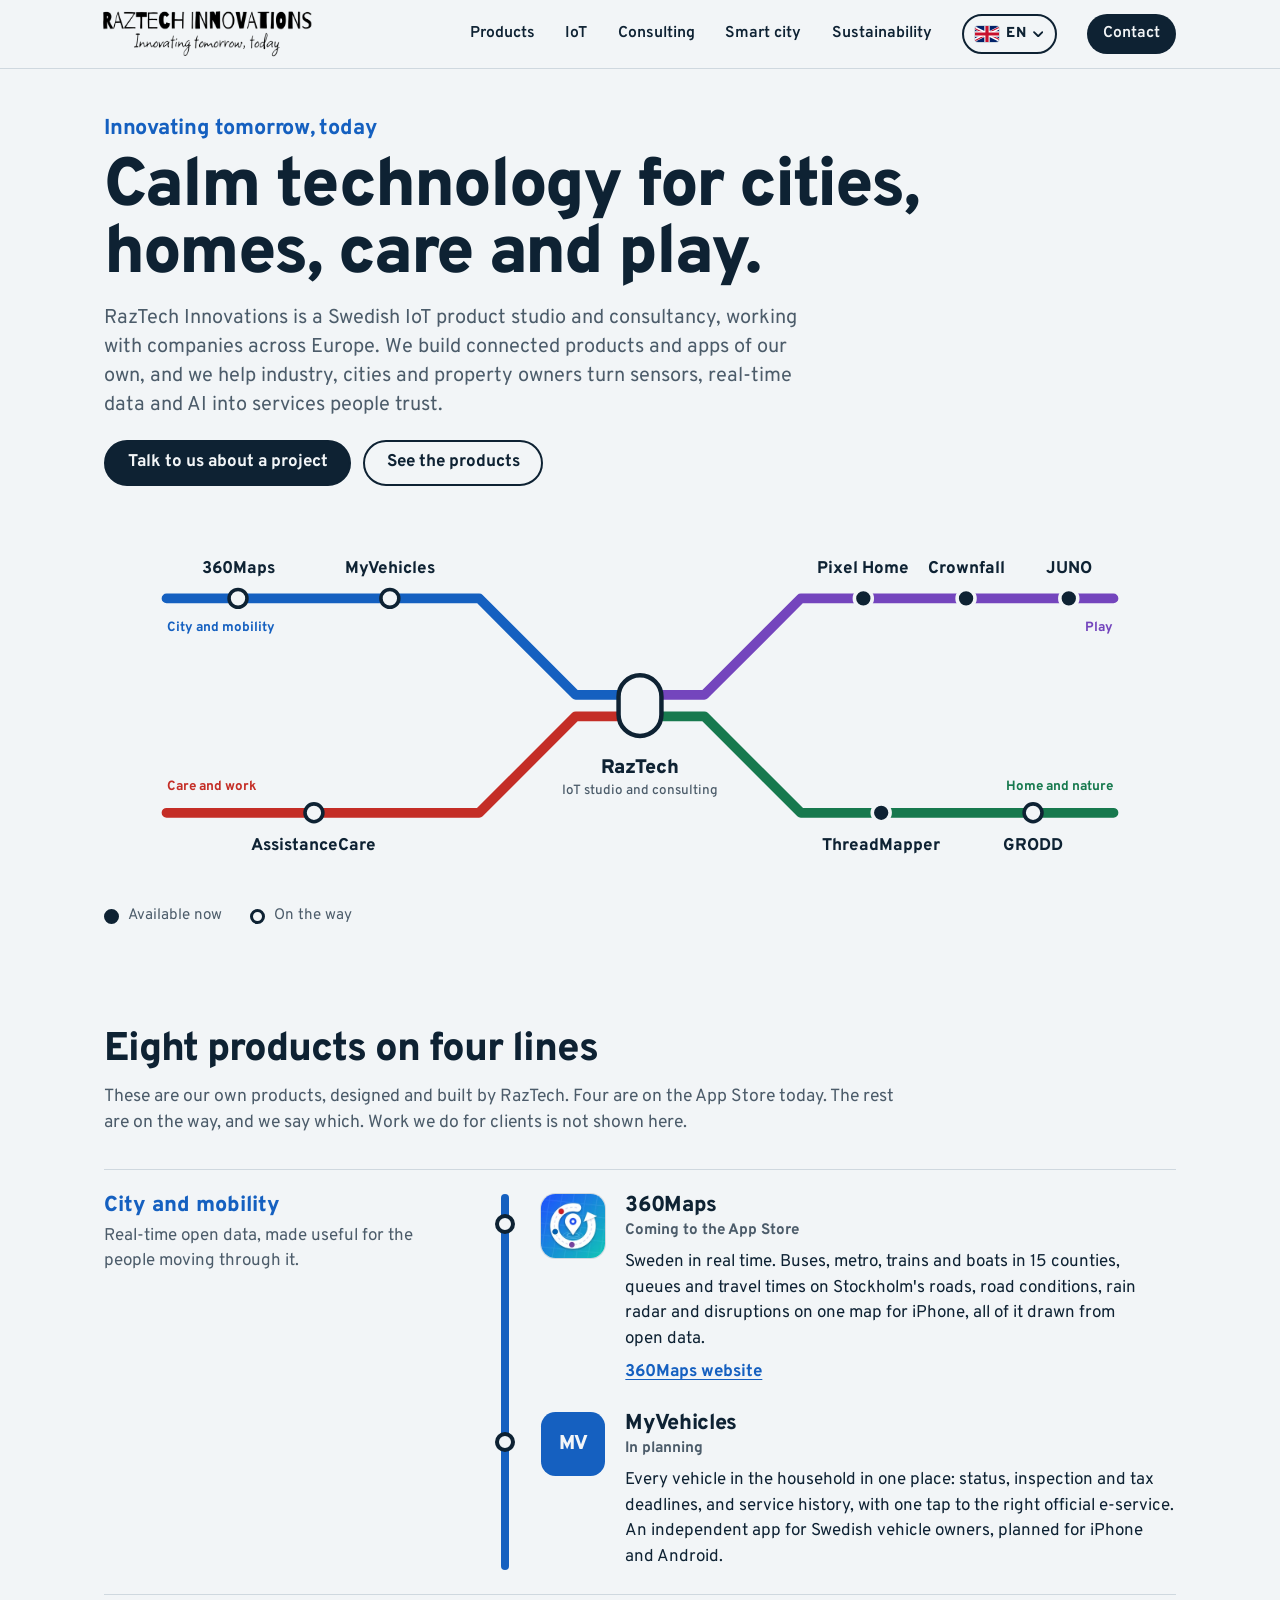
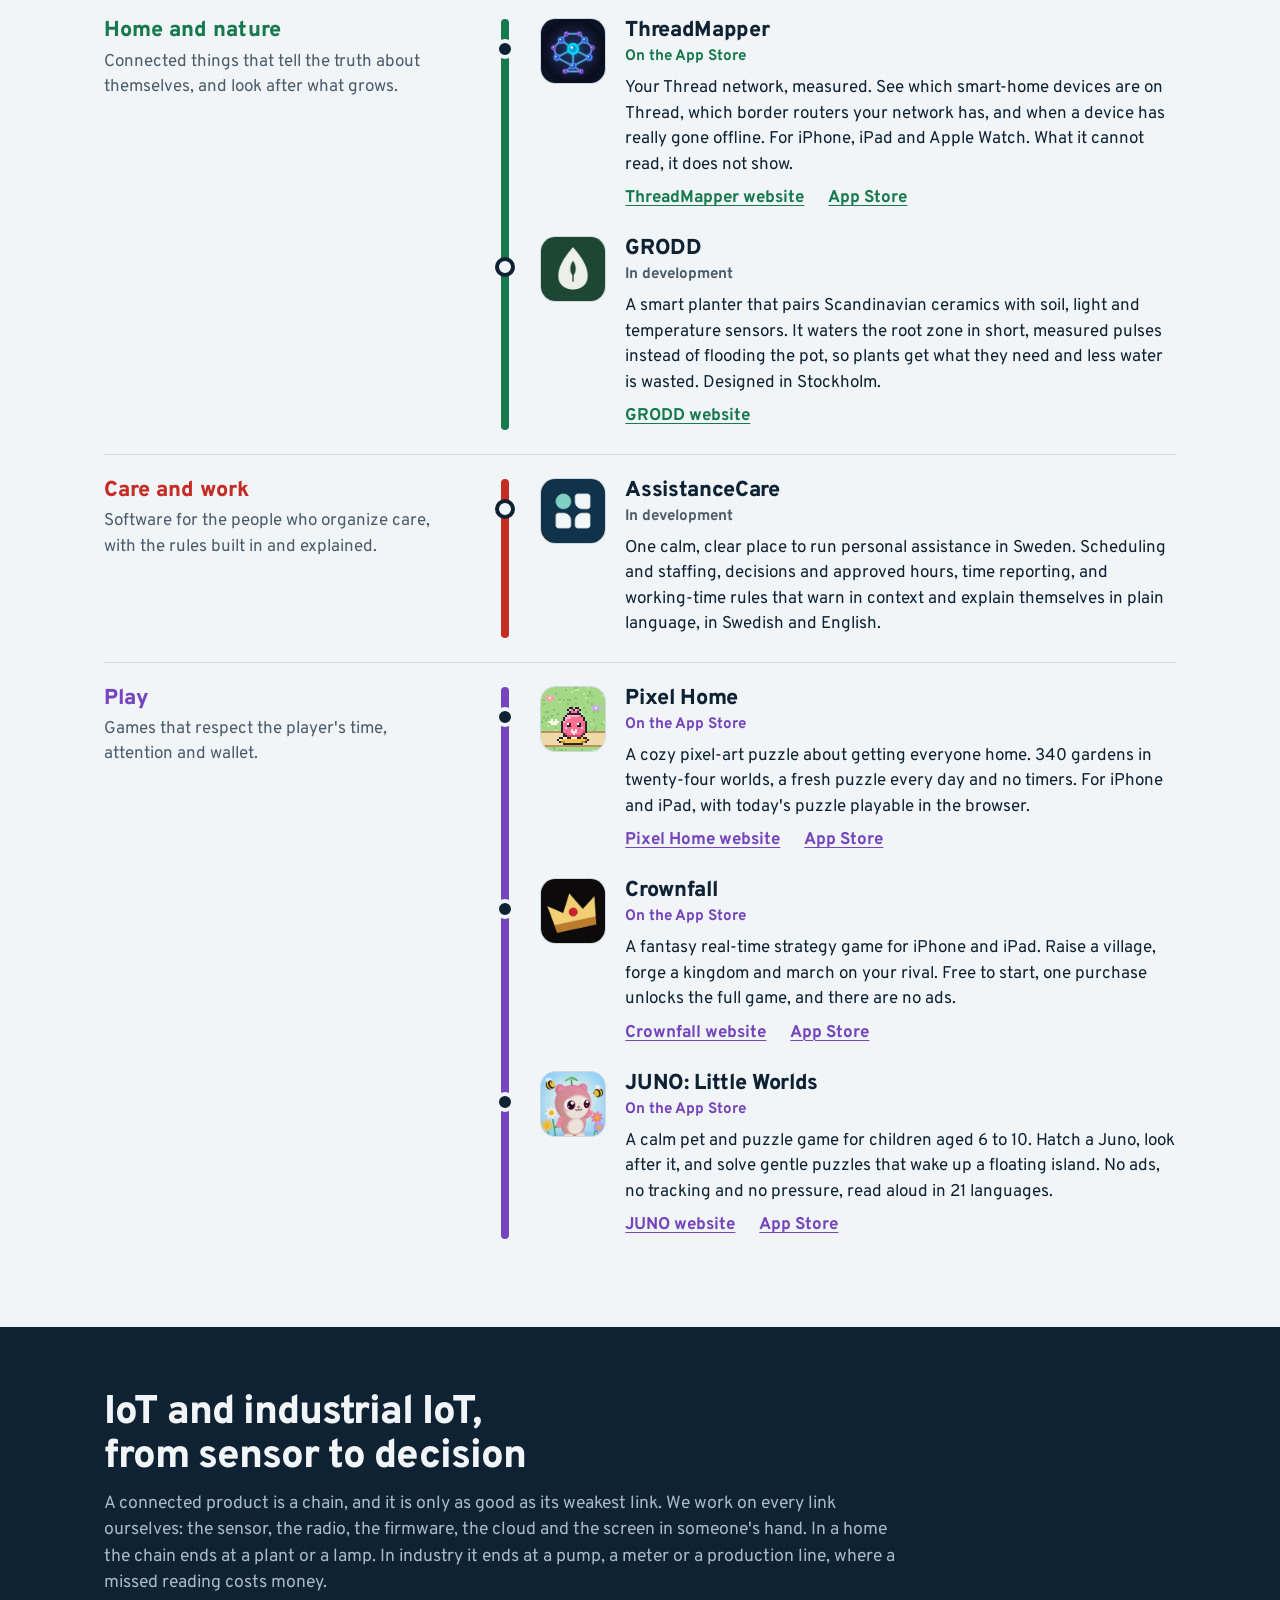
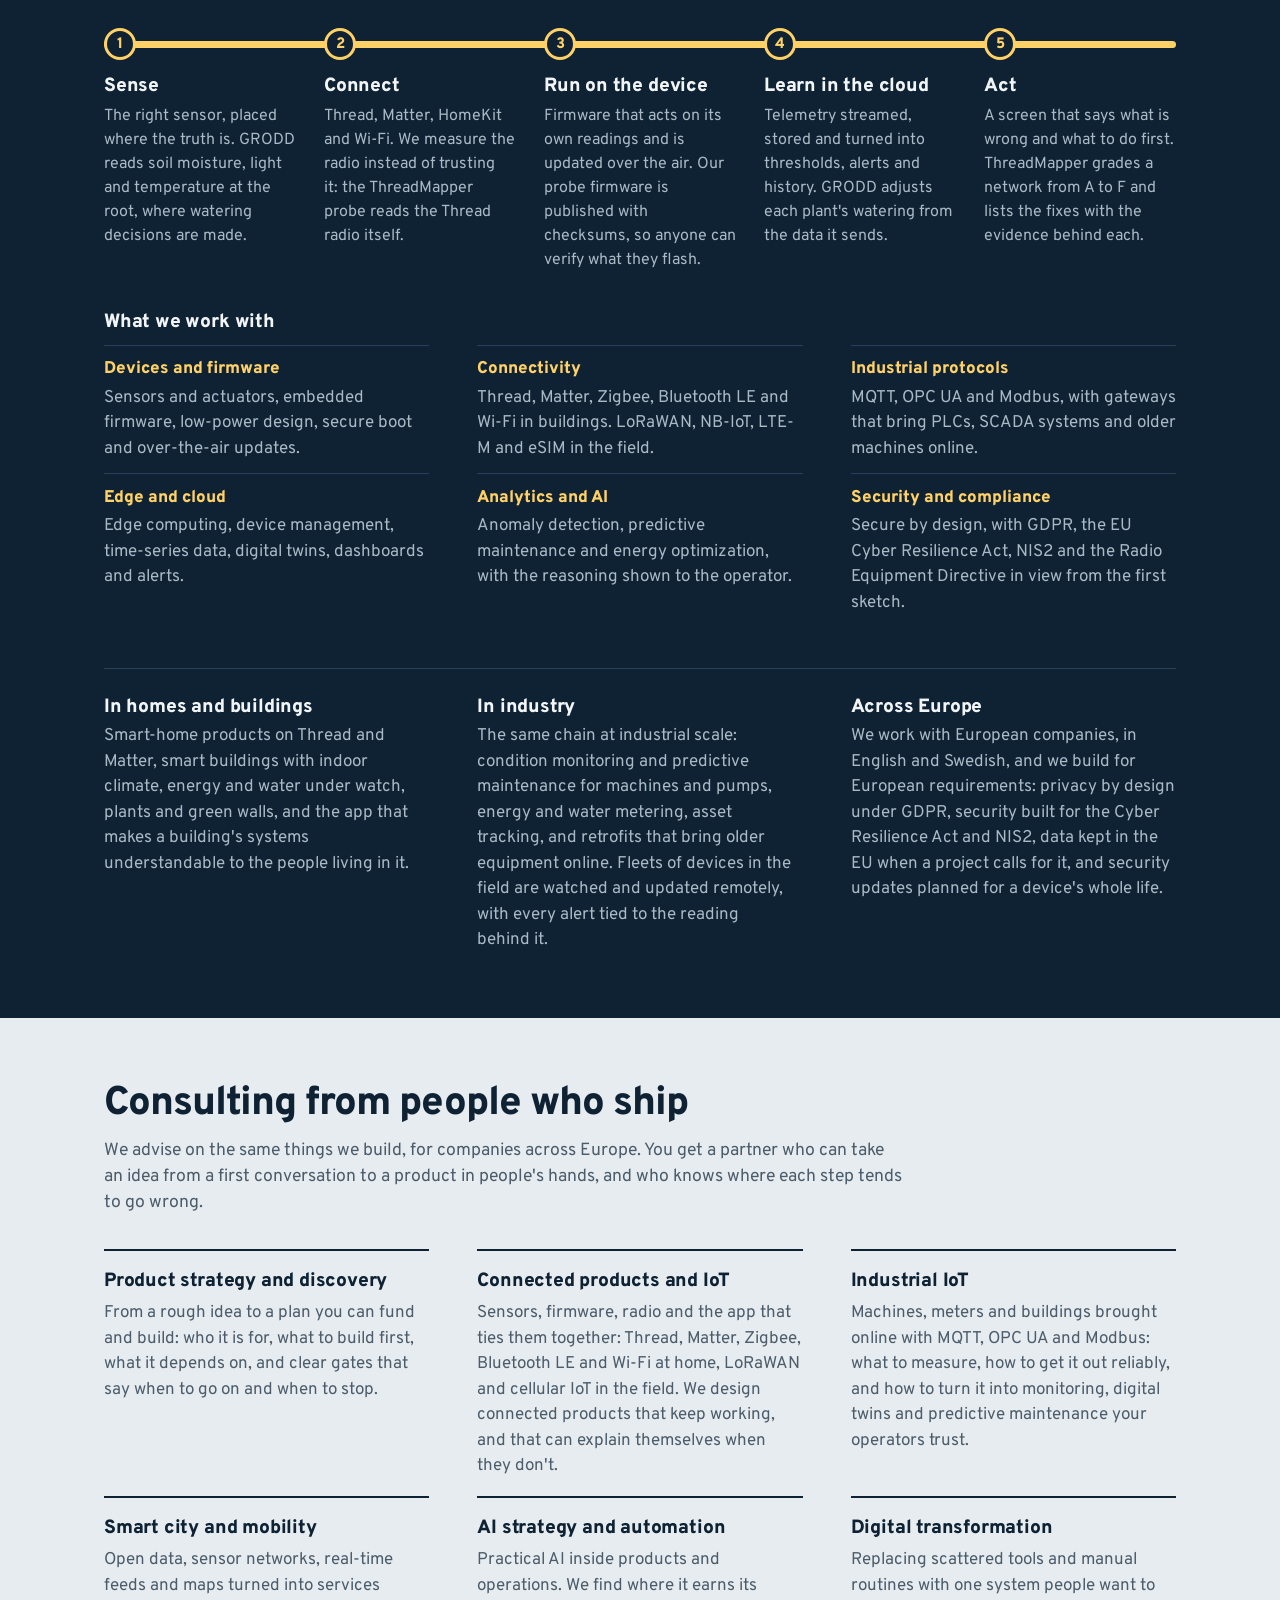
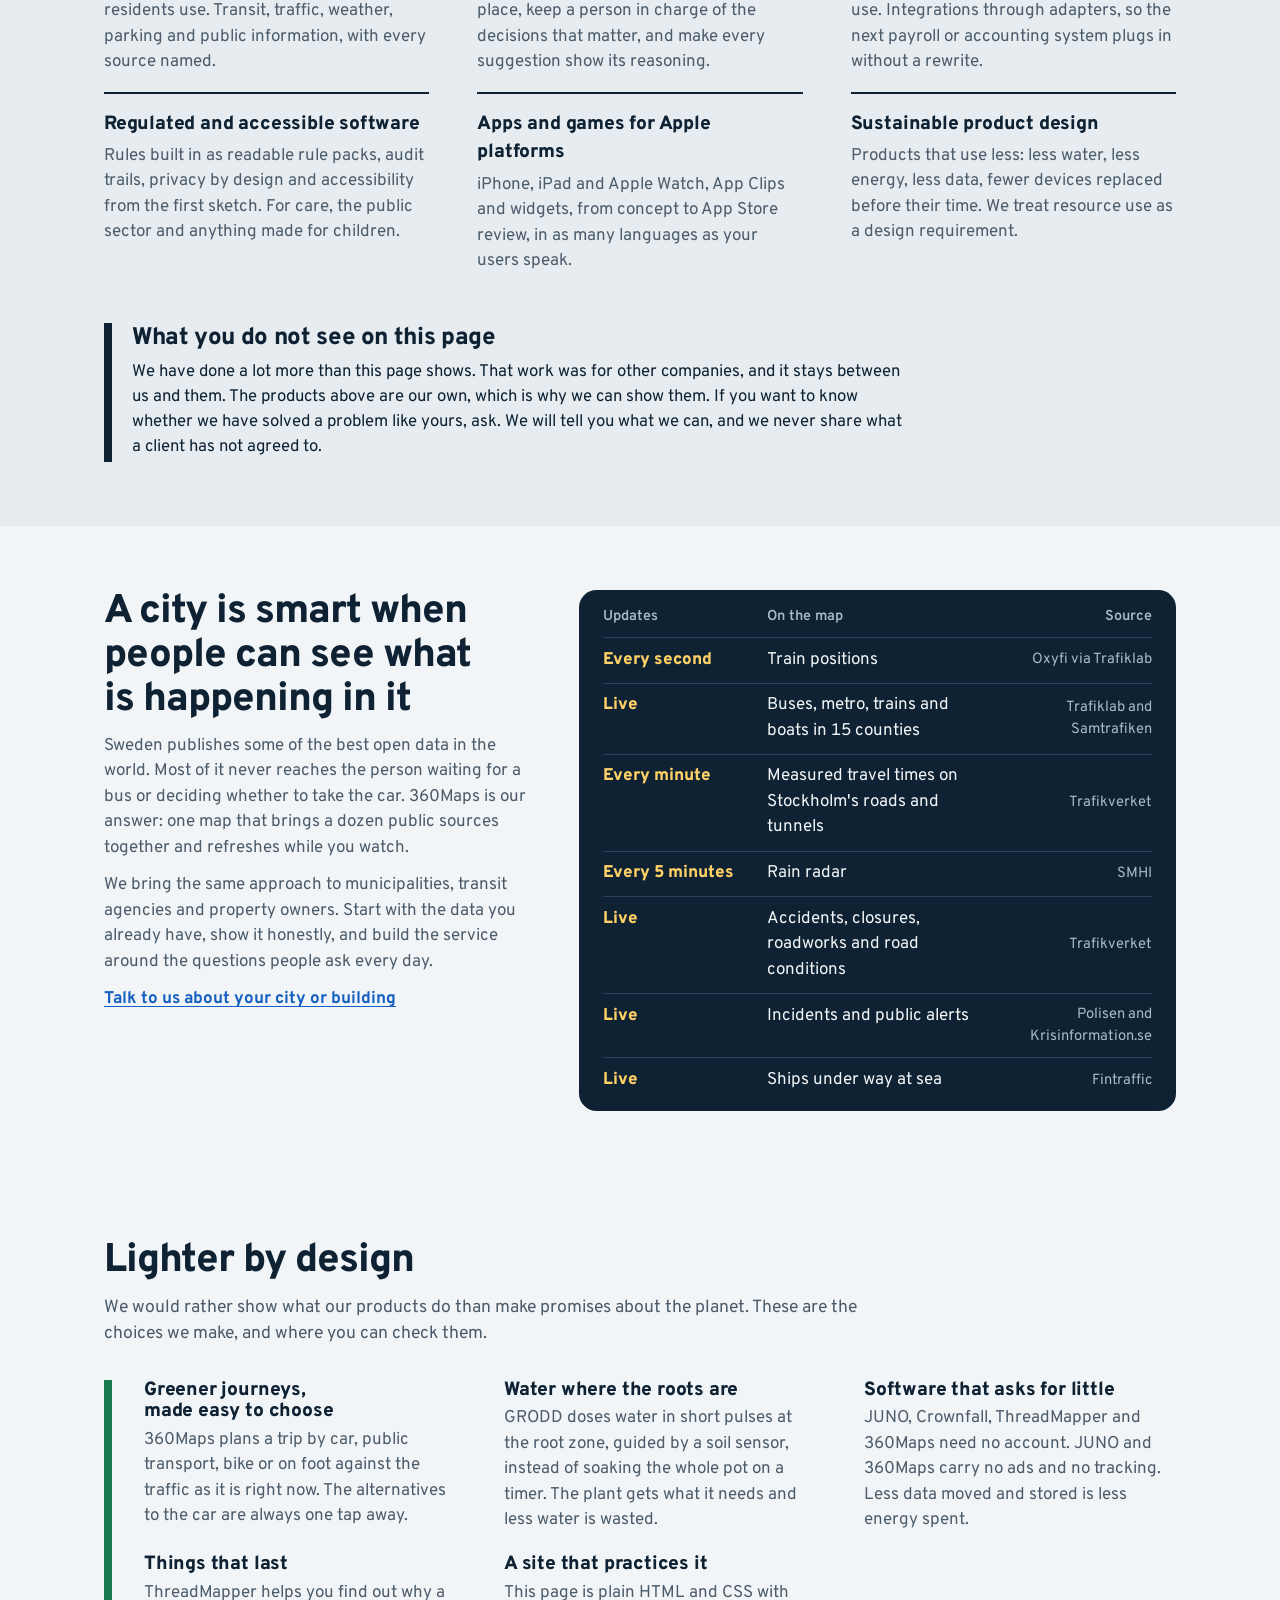
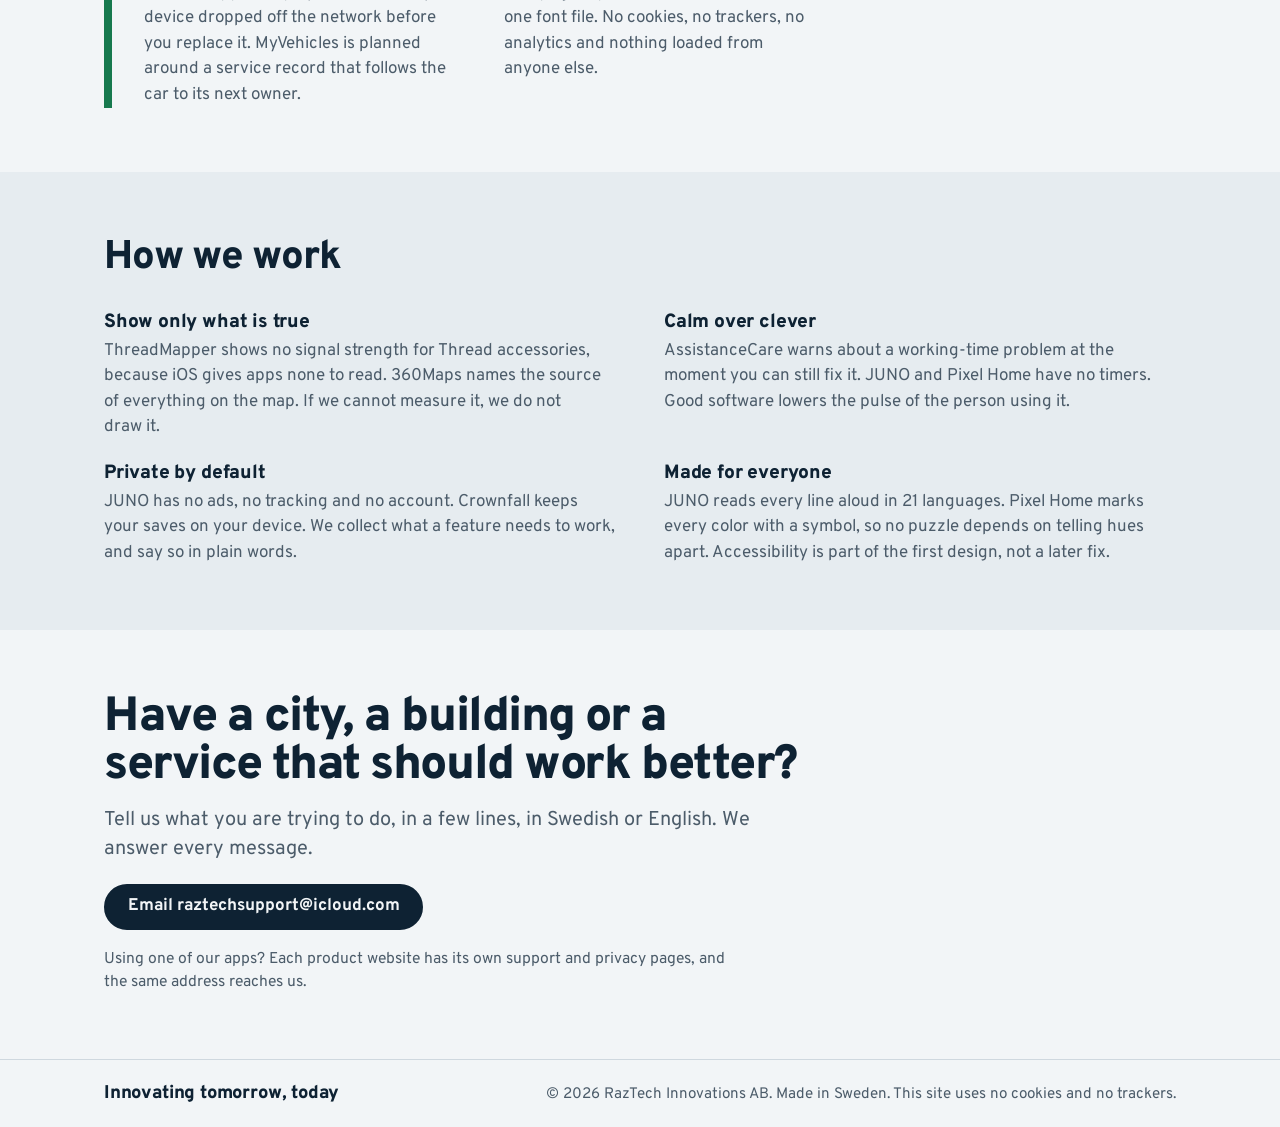
==== index.html @ 78ced5fa "RazTech Innovations AB website The company website in English and Swedish: products, IoT and industr" ====
<!doctype html>
<html lang="en">
<head>
  <meta charset="utf-8">
  <meta name="viewport" content="width=device-width, initial-scale=1">
  <title>RazTech Innovations AB | Innovating tomorrow, today</title>
  <meta name="description" content="RazTech Innovations AB is a Swedish IoT product studio and consultancy working with companies across Europe. We build connected products and apps, and help industry, cities and property owners turn sensors, real-time data and AI into services people trust.">
  <link rel="canonical" href="https://raztech.duckdns.org/">
  <link rel="alternate" hreflang="en" href="https://raztech.duckdns.org/">
  <link rel="alternate" hreflang="sv" href="https://raztech.duckdns.org/sv/">
  <link rel="alternate" hreflang="x-default" href="https://raztech.duckdns.org/">
  <meta name="color-scheme" content="light dark">
  <meta name="theme-color" content="#f2f5f7" media="(prefers-color-scheme: light)">
  <meta name="theme-color" content="#0b1824" media="(prefers-color-scheme: dark)">

  <meta property="og:type" content="website">
  <meta property="og:locale" content="en_US">
  <meta property="og:locale:alternate" content="sv_SE">
  <meta property="og:site_name" content="RazTech Innovations AB">
  <meta property="og:title" content="RazTech Innovations AB | Innovating tomorrow, today">
  <meta property="og:description" content="Calm technology for cities, homes, care and play. A Swedish IoT product studio and consultancy working across Europe. Eight products on four lines, and consulting in IoT, industrial IoT, smart cities and AI.">
  <meta property="og:url" content="https://raztech.duckdns.org/">
  <meta property="og:image" content="https://raztech.duckdns.org/assets/share.png">
  <meta property="og:image:width" content="1200">
  <meta property="og:image:height" content="630">
  <meta name="twitter:card" content="summary_large_image">

  <link rel="icon" href="assets/icon-32.png" sizes="32x32" type="image/png">
  <link rel="icon" href="assets/icon.svg" type="image/svg+xml">
  <link rel="apple-touch-icon" href="assets/apple-touch-icon.png">
  <link rel="preload" href="assets/fonts/overpass-latin-wght-normal.woff2" as="font" type="font/woff2" crossorigin>
  <link rel="stylesheet" href="styles.css">

  <script type="application/ld+json">
  {
    "@context": "https://schema.org",
    "@type": "Organization",
    "name": "RazTech Innovations AB",
    "url": "https://raztech.duckdns.org/",
    "logo": "https://raztech.duckdns.org/assets/logo.png",
    "email": "raztechsupport@icloud.com",
    "address": { "@type": "PostalAddress", "addressCountry": "SE" },
    "slogan": "Innovating tomorrow, today",
    "areaServed": "Europe",
    "knowsAbout": ["Internet of Things", "Industrial IoT", "Edge computing", "Predictive maintenance", "Digital twins", "MQTT", "OPC UA", "LoRaWAN", "Smart cities", "Smart buildings", "Connected home", "Thread", "Matter"],
    "description": "Swedish IoT product studio and consultancy for industry, smart cities, connected homes, care and play."
  }
  </script>
</head>
<body>
  <a class="skip" href="#main">Skip to content</a>

  <!-- Flags for the language menu, drawn once and reused. -->
  <svg class="sprite" aria-hidden="true" focusable="false">
    <symbol id="flag-en" viewBox="0 0 60 30" preserveAspectRatio="xMidYMid slice">
      <clipPath id="flag-en-quarters"><path d="M30 15h30v15zv15H0zH0V0zV0h30z"/></clipPath>
      <path fill="#012169" d="M0 0h60v30H0z"/>
      <path stroke="#fff" stroke-width="6" d="m0 0 60 30m0-30L0 30"/>
      <path stroke="#c8102e" stroke-width="4" clip-path="url(#flag-en-quarters)" d="m0 0 60 30m0-30L0 30"/>
      <path stroke="#fff" stroke-width="10" d="M30 0v30M0 15h60"/>
      <path stroke="#c8102e" stroke-width="6" d="M30 0v30M0 15h60"/>
    </symbol>
    <symbol id="flag-sv" viewBox="0 0 16 10" preserveAspectRatio="xMidYMid slice">
      <path fill="#006aa7" d="M0 0h16v10H0z"/>
      <path fill="#fecc02" d="M5 0h2v10H5zM0 4h16v2H0z"/>
    </symbol>
  </svg>

  <header class="site-header">
    <div class="wrap site-header__inner">
      <a class="brand" href="#top" aria-label="RazTech Innovations AB, home">
        <img class="brand__logo" src="assets/logo.png" alt="" width="1272" height="293">
      </a>
      <nav class="nav" aria-label="Sections">
        <a href="#products">Products</a>
        <a href="#iot">IoT</a>
        <a href="#consulting">Consulting</a>
        <a href="#smart-city">Smart city</a>
        <a href="#sustainability">Sustainability</a>
        <!-- lang:start -->
        <details class="lang">
          <summary aria-label="Language: English"><svg class="flag" aria-hidden="true" focusable="false"><use href="#flag-en"/></svg><span>EN</span><svg class="lang__caret" viewBox="0 0 10 6" aria-hidden="true" focusable="false"><path d="m1 1 4 4 4-4"/></svg></summary>
          <ul class="lang__menu">
            <li><a href="#top" lang="en" hreflang="en" aria-current="true"><svg class="flag" aria-hidden="true" focusable="false"><use href="#flag-en"/></svg>English</a></li>
            <li><a href="sv/" lang="sv" hreflang="sv"><svg class="flag" aria-hidden="true" focusable="false"><use href="#flag-sv"/></svg>Svenska</a></li>
          </ul>
        </details>
        <!-- lang:end -->
        <a class="nav__cta" href="#contact">Contact</a>
      </nav>
    </div>
  </header>

  <main id="main">
    <section class="hero" id="top">
      <div class="wrap">
        <p class="slogan">Innovating tomorrow, today</p>
        <h1>Calm technology for cities, homes, care and play.</h1>
        <p class="lead">RazTech Innovations is a Swedish IoT product studio and consultancy, working with companies across Europe. We build connected products and apps of our own, and we help industry, cities and property owners turn sensors, real-time data and AI into services people trust.</p>
        <p class="actions">
          <a class="button" href="#contact">Talk to us about a project</a>
          <a class="button button--quiet" href="#products">See the products</a>
        </p>
      </div>

      <div class="wrap">
        <figure class="map">
          <!-- Wide map: every station is a link to its product below. -->
          <svg class="map__wide" viewBox="0 0 1200 420" role="group" aria-labelledby="map-title">
            <title id="map-title">The RazTech network: four lines of products that meet at one studio</title>

            <path class="line l-city" pathLength="1" d="M600 198H528L420 90H70" />
            <path class="line l-care" pathLength="1" d="M600 222H528L420 330H70" />
            <path class="line l-play" pathLength="1" d="M600 198H672L780 90H1130" />
            <path class="line l-home" pathLength="1" d="M600 222H672L780 330H1130" />

            <g class="map__names" aria-hidden="true">
              <text class="t-city" x="70" y="126">City and mobility</text>
              <text class="t-care" x="70" y="304">Care and work</text>
              <text class="t-play" x="1130" y="126" text-anchor="end">Play</text>
              <text class="t-home" x="1130" y="304" text-anchor="end">Home and nature</text>
            </g>

            <g class="stations">
              <a href="#maps360"><circle class="stop-dot stop-dot--soon" cx="150" cy="90" r="10" /><text x="150" y="62">360Maps</text></a>
              <a href="#myvehicles"><circle class="stop-dot stop-dot--soon" cx="320" cy="90" r="10" /><text x="320" y="62">MyVehicles</text></a>
              <a href="#assistancecare"><circle class="stop-dot stop-dot--soon" cx="235" cy="330" r="10" /><text x="235" y="372">AssistanceCare</text></a>
              <a href="#pixelhome"><circle class="stop-dot" cx="850" cy="90" r="10" /><text x="850" y="62">Pixel Home</text></a>
              <a href="#crownfall"><circle class="stop-dot" cx="965" cy="90" r="10" /><text x="965" y="62">Crownfall</text></a>
              <a href="#juno"><circle class="stop-dot" cx="1080" cy="90" r="10" /><text x="1080" y="62">JUNO</text></a>
              <a href="#threadmapper"><circle class="stop-dot" cx="870" cy="330" r="10" /><text x="870" y="372">ThreadMapper</text></a>
              <a href="#grodd"><circle class="stop-dot stop-dot--soon" cx="1040" cy="330" r="10" /><text x="1040" y="372">GRODD</text></a>
            </g>

            <a class="map__hub" href="#consulting">
              <rect class="hub" x="576" y="176" width="48" height="68" rx="24" />
              <text class="map__hub-name" x="600" y="286">RazTech</text>
              <text class="map__hub-sub" x="600" y="309">IoT studio and consulting</text>
            </a>
          </svg>

          <!-- Compact map for narrow screens: the same shape, no labels. -->
          <svg class="map__compact" viewBox="0 0 360 150" aria-hidden="true">
            <path class="line l-city" pathLength="1" d="M180 68H150L110 28H12" />
            <path class="line l-care" pathLength="1" d="M180 82H150L110 122H12" />
            <path class="line l-play" pathLength="1" d="M180 68H210L250 28H348" />
            <path class="line l-home" pathLength="1" d="M180 82H210L250 122H348" />
            <g class="stations">
              <circle class="stop-dot stop-dot--soon" cx="40" cy="28" r="6" />
              <circle class="stop-dot stop-dot--soon" cx="84" cy="28" r="6" />
              <circle class="stop-dot stop-dot--soon" cx="62" cy="122" r="6" />
              <circle class="stop-dot" cx="268" cy="28" r="6" />
              <circle class="stop-dot" cx="298" cy="28" r="6" />
              <circle class="stop-dot" cx="328" cy="28" r="6" />
              <circle class="stop-dot" cx="276" cy="122" r="6" />
              <circle class="stop-dot stop-dot--soon" cx="318" cy="122" r="6" />
            </g>
            <rect class="hub" x="166" y="54" width="28" height="42" rx="14" />
          </svg>

          <figcaption class="map__key">
            <span class="key"><span class="dot" aria-hidden="true"></span>Available now</span>
            <span class="key"><span class="dot dot--soon" aria-hidden="true"></span>On the way</span>
          </figcaption>
        </figure>
      </div>
    </section>

    <section class="section" id="products" aria-labelledby="products-title">
      <div class="wrap">
        <div class="section__head">
          <h2 id="products-title">Eight products on four lines</h2>
          <p>These are our own products, designed and built by RazTech. Four are on the App Store today. The rest are on the way, and we say which. Work we do for clients is not shown here.</p>
        </div>

        <div class="line-group line-group--city">
          <div class="line-group__head">
            <h3>City and mobility</h3>
            <p>Real-time open data, made useful for the people moving through it.</p>
          </div>
          <ul class="stops">
            <li class="stop stop--soon" id="maps360">
              <img class="stop__icon" src="assets/icons/360maps.webp" alt="" width="64" height="64">
              <div class="stop__body">
                <h4>360Maps</h4>
                <p class="status status--soon">Coming to the App Store</p>
                <p>Sweden in real time. Buses, metro, trains and boats in 15 counties, queues and travel times on Stockholm's roads, road conditions, rain radar and disruptions on one map for iPhone, all of it drawn from open data.</p>
                <p class="links"><a href="https://tintronix-lab.github.io/360Maps/en/">360Maps website</a></p>
              </div>
            </li>
            <li class="stop stop--soon" id="myvehicles">
              <span class="stop__icon stop__icon--mono" aria-hidden="true">MV</span>
              <div class="stop__body">
                <h4>MyVehicles</h4>
                <p class="status status--soon">In planning</p>
                <p>Every vehicle in the household in one place: status, inspection and tax deadlines, and service history, with one tap to the right official e-service. An independent app for Swedish vehicle owners, planned for iPhone and Android.</p>
              </div>
            </li>
          </ul>
        </div>

        <div class="line-group line-group--home">
          <div class="line-group__head">
            <h3>Home and nature</h3>
            <p>Connected things that tell the truth about themselves, and look after what grows.</p>
          </div>
          <ul class="stops">
            <li class="stop" id="threadmapper">
              <img class="stop__icon" src="assets/icons/threadmapper.webp" alt="" width="64" height="64">
              <div class="stop__body">
                <h4>ThreadMapper</h4>
                <p class="status">On the App Store</p>
                <p>Your Thread network, measured. See which smart-home devices are on Thread, which border routers your network has, and when a device has really gone offline. For iPhone, iPad and Apple Watch. What it cannot read, it does not show.</p>
                <p class="links">
                  <a href="https://tintronix-lab.github.io/ThreadMapper/">ThreadMapper website</a>
                  <a href="https://apps.apple.com/app/id6794255629">App Store</a>
                </p>
              </div>
            </li>
            <li class="stop stop--soon" id="grodd">
              <img class="stop__icon" src="assets/icons/grodd.webp" alt="" width="64" height="64">
              <div class="stop__body">
                <h4>GRODD</h4>
                <p class="status status--soon">In development</p>
                <p>A smart planter that pairs Scandinavian ceramics with soil, light and temperature sensors. It waters the root zone in short, measured pulses instead of flooding the pot, so plants get what they need and less water is wasted. Designed in Stockholm.</p>
                <p class="links"><a href="https://tintronix-lab.github.io/GRODD-WEB/">GRODD website</a></p>
              </div>
            </li>
          </ul>
        </div>

        <div class="line-group line-group--care">
          <div class="line-group__head">
            <h3>Care and work</h3>
            <p>Software for the people who organize care, with the rules built in and explained.</p>
          </div>
          <ul class="stops">
            <li class="stop stop--soon" id="assistancecare">
              <img class="stop__icon" src="assets/icons/assistancecare.webp" alt="" width="64" height="64">
              <div class="stop__body">
                <h4>AssistanceCare</h4>
                <p class="status status--soon">In development</p>
                <p>One calm, clear place to run personal assistance in Sweden. Scheduling and staffing, decisions and approved hours, time reporting, and working-time rules that warn in context and explain themselves in plain language, in Swedish and English.</p>
              </div>
            </li>
          </ul>
        </div>

        <div class="line-group line-group--play">
          <div class="line-group__head">
            <h3>Play</h3>
            <p>Games that respect the player's time, attention and wallet.</p>
          </div>
          <ul class="stops">
            <li class="stop" id="pixelhome">
              <img class="stop__icon stop__icon--pixel" src="assets/icons/pixelhome.webp" alt="" width="64" height="64">
              <div class="stop__body">
                <h4>Pixel Home</h4>
                <p class="status">On the App Store</p>
                <p>A cozy pixel-art puzzle about getting everyone home. 340 gardens in twenty-four worlds, a fresh puzzle every day and no timers. For iPhone and iPad, with today's puzzle playable in the browser.</p>
                <p class="links">
                  <a href="https://tintronix-lab.github.io/Pixelhome/">Pixel Home website</a>
                  <a href="https://apps.apple.com/app/id6821402076">App Store</a>
                </p>
              </div>
            </li>
            <li class="stop" id="crownfall">
              <img class="stop__icon" src="assets/icons/crownfall.webp" alt="" width="64" height="64">
              <div class="stop__body">
                <h4>Crownfall</h4>
                <p class="status">On the App Store</p>
                <p>A fantasy real-time strategy game for iPhone and iPad. Raise a village, forge a kingdom and march on your rival. Free to start, one purchase unlocks the full game, and there are no ads.</p>
                <p class="links">
                  <a href="https://tintronix-lab.github.io/Crownfall/">Crownfall website</a>
                  <a href="https://apps.apple.com/app/id6828742564">App Store</a>
                </p>
              </div>
            </li>
            <li class="stop" id="juno">
              <img class="stop__icon" src="assets/icons/juno.webp" alt="" width="64" height="64">
              <div class="stop__body">
                <h4>JUNO: Little Worlds</h4>
                <p class="status">On the App Store</p>
                <p>A calm pet and puzzle game for children aged 6 to 10. Hatch a Juno, look after it, and solve gentle puzzles that wake up a floating island. No ads, no tracking and no pressure, read aloud in 21 languages.</p>
                <p class="links">
                  <a href="https://tintronix-lab.github.io/Juno-LittleWorlds/">JUNO website</a>
                  <a href="https://apps.apple.com/app/id6825027309">App Store</a>
                </p>
              </div>
            </li>
          </ul>
        </div>
      </div>
    </section>

    <section class="section signal" id="iot" aria-labelledby="iot-title">
      <div class="wrap">
        <div class="section__head">
          <h2 id="iot-title">IoT and industrial IoT, from sensor to decision</h2>
          <p>A connected product is a chain, and it is only as good as its weakest link. We work on every link ourselves: the sensor, the radio, the firmware, the cloud and the screen in someone's hand. In a home the chain ends at a plant or a lamp. In industry it ends at a pump, a meter or a production line, where a missed reading costs money.</p>
        </div>

        <ol class="chain">
          <li class="chain__step">
            <h3>Sense</h3>
            <p>The right sensor, placed where the truth is. GRODD reads soil moisture, light and temperature at the root, where watering decisions are made.</p>
          </li>
          <li class="chain__step">
            <h3>Connect</h3>
            <p>Thread, Matter, HomeKit and Wi-Fi. We measure the radio instead of trusting it: the ThreadMapper probe reads the Thread radio itself.</p>
          </li>
          <li class="chain__step">
            <h3>Run on the device</h3>
            <p>Firmware that acts on its own readings and is updated over the air. Our probe firmware is published with checksums, so anyone can verify what they flash.</p>
          </li>
          <li class="chain__step">
            <h3>Learn in the cloud</h3>
            <p>Telemetry streamed, stored and turned into thresholds, alerts and history. GRODD adjusts each plant's watering from the data it sends.</p>
          </li>
          <li class="chain__step">
            <h3>Act</h3>
            <p>A screen that says what is wrong and what to do first. ThreadMapper grades a network from A to F and lists the fixes with the evidence behind each.</p>
          </li>
        </ol>

        <div class="stack">
          <h3>What we work with</h3>
          <dl class="stack__rows">
            <div class="stack__row">
              <dt>Devices and firmware</dt>
              <dd>Sensors and actuators, embedded firmware, low-power design, secure boot and over-the-air updates.</dd>
            </div>
            <div class="stack__row">
              <dt>Connectivity</dt>
              <dd>Thread, Matter, Zigbee, Bluetooth LE and Wi-Fi in buildings. LoRaWAN, NB-IoT, LTE-M and eSIM in the field.</dd>
            </div>
            <div class="stack__row">
              <dt>Industrial protocols</dt>
              <dd>MQTT, OPC UA and Modbus, with gateways that bring PLCs, SCADA systems and older machines online.</dd>
            </div>
            <div class="stack__row">
              <dt>Edge and cloud</dt>
              <dd>Edge computing, device management, time-series data, digital twins, dashboards and alerts.</dd>
            </div>
            <div class="stack__row">
              <dt>Analytics and AI</dt>
              <dd>Anomaly detection, predictive maintenance and energy optimization, with the reasoning shown to the operator.</dd>
            </div>
            <div class="stack__row">
              <dt>Security and compliance</dt>
              <dd>Secure by design, with GDPR, the EU Cyber Resilience Act, NIS2 and the Radio Equipment Directive in view from the first sketch.</dd>
            </div>
          </dl>
        </div>

        <div class="fields">
          <article>
            <h3>In homes and buildings</h3>
            <p>Smart-home products on Thread and Matter, smart buildings with indoor climate, energy and water under watch, plants and green walls, and the app that makes a building's systems understandable to the people living in it.</p>
          </article>
          <article>
            <h3>In industry</h3>
            <p>The same chain at industrial scale: condition monitoring and predictive maintenance for machines and pumps, energy and water metering, asset tracking, and retrofits that bring older equipment online. Fleets of devices in the field are watched and updated remotely, with every alert tied to the reading behind it.</p>
          </article>
          <article>
            <h3>Across Europe</h3>
            <p>We work with European companies, in English and Swedish, and we build for European requirements: privacy by design under GDPR, security built for the Cyber Resilience Act and NIS2, data kept in the EU when a project calls for it, and security updates planned for a device's whole life.</p>
          </article>
        </div>
      </div>
    </section>

    <section class="section section--tint" id="consulting" aria-labelledby="consulting-title">
      <div class="wrap">
        <div class="section__head">
          <h2 id="consulting-title">Consulting from people who ship</h2>
          <p>We advise on the same things we build, for companies across Europe. You get a partner who can take an idea from a first conversation to a product in people's hands, and who knows where each step tends to go wrong.</p>
        </div>

        <dl class="services">
          <div class="service">
            <dt>Product strategy and discovery</dt>
            <dd>From a rough idea to a plan you can fund and build: who it is for, what to build first, what it depends on, and clear gates that say when to go on and when to stop.</dd>
          </div>
          <div class="service">
            <dt>Connected products and IoT</dt>
            <dd>Sensors, firmware, radio and the app that ties them together: Thread, Matter, Zigbee, Bluetooth LE and Wi-Fi at home, LoRaWAN and cellular IoT in the field. We design connected products that keep working, and that can explain themselves when they don't.</dd>
          </div>
          <div class="service">
            <dt>Industrial IoT</dt>
            <dd>Machines, meters and buildings brought online with MQTT, OPC UA and Modbus: what to measure, how to get it out reliably, and how to turn it into monitoring, digital twins and predictive maintenance your operators trust.</dd>
          </div>
          <div class="service">
            <dt>Smart city and mobility</dt>
            <dd>Open data, sensor networks, real-time feeds and maps turned into services residents use. Transit, traffic, weather, parking and public information, with every source named.</dd>
          </div>
          <div class="service">
            <dt>AI strategy and automation</dt>
            <dd>Practical AI inside products and operations. We find where it earns its place, keep a person in charge of the decisions that matter, and make every suggestion show its reasoning.</dd>
          </div>
          <div class="service">
            <dt>Digital transformation</dt>
            <dd>Replacing scattered tools and manual routines with one system people want to use. Integrations through adapters, so the next payroll or accounting system plugs in without a rewrite.</dd>
          </div>
          <div class="service">
            <dt>Regulated and accessible software</dt>
            <dd>Rules built in as readable rule packs, audit trails, privacy by design and accessibility from the first sketch. For care, the public sector and anything made for children.</dd>
          </div>
          <div class="service">
            <dt>Apps and games for Apple platforms</dt>
            <dd>iPhone, iPad and Apple Watch, App Clips and widgets, from concept to App Store review, in as many languages as your users speak.</dd>
          </div>
          <div class="service">
            <dt>Sustainable product design</dt>
            <dd>Products that use less: less water, less energy, less data, fewer devices replaced before their time. We treat resource use as a design requirement.</dd>
          </div>
        </dl>

        <aside class="private" aria-labelledby="private-title">
          <h3 id="private-title">What you do not see on this page</h3>
          <p>We have done a lot more than this page shows. That work was for other companies, and it stays between us and them. The products above are our own, which is why we can show them. If you want to know whether we have solved a problem like yours, ask. We will tell you what we can, and we never share what a client has not agreed to.</p>
        </aside>
      </div>
    </section>

    <section class="section board-section" id="smart-city" aria-labelledby="city-title">
      <div class="wrap board-layout">
        <div class="board-layout__text">
          <h2 id="city-title">A city is smart when people can see what is happening in it</h2>
          <p>Sweden publishes some of the best open data in the world. Most of it never reaches the person waiting for a bus or deciding whether to take the car. 360Maps is our answer: one map that brings a dozen public sources together and refreshes while you watch.</p>
          <p>We bring the same approach to municipalities, transit agencies and property owners. Start with the data you already have, show it honestly, and build the service around the questions people ask every day.</p>
          <p><a class="text-link" href="#contact">Talk to us about your city or building</a></p>
        </div>

        <div class="board" role="table" aria-label="What 360Maps shows and how often it updates">
          <div class="board__row board__row--head" role="row">
            <span role="columnheader">Updates</span>
            <span role="columnheader">On the map</span>
            <span role="columnheader">Source</span>
          </div>
          <div class="board__row" role="row">
            <span role="cell" class="board__time">Every second</span>
            <span role="cell">Train positions</span>
            <span role="cell" class="board__src">Oxyfi via Trafiklab</span>
          </div>
          <div class="board__row" role="row">
            <span role="cell" class="board__time">Live</span>
            <span role="cell">Buses, metro, trains and boats in 15 counties</span>
            <span role="cell" class="board__src">Trafiklab and Samtrafiken</span>
          </div>
          <div class="board__row" role="row">
            <span role="cell" class="board__time">Every minute</span>
            <span role="cell">Measured travel times on Stockholm's roads and tunnels</span>
            <span role="cell" class="board__src">Trafikverket</span>
          </div>
          <div class="board__row" role="row">
            <span role="cell" class="board__time">Every 5 minutes</span>
            <span role="cell">Rain radar</span>
            <span role="cell" class="board__src">SMHI</span>
          </div>
          <div class="board__row" role="row">
            <span role="cell" class="board__time">Live</span>
            <span role="cell">Accidents, closures, roadworks and road conditions</span>
            <span role="cell" class="board__src">Trafikverket</span>
          </div>
          <div class="board__row" role="row">
            <span role="cell" class="board__time">Live</span>
            <span role="cell">Incidents and public alerts</span>
            <span role="cell" class="board__src">Polisen and Krisinformation.se</span>
          </div>
          <div class="board__row" role="row">
            <span role="cell" class="board__time">Live</span>
            <span role="cell">Ships under way at sea</span>
            <span role="cell" class="board__src">Fintraffic</span>
          </div>
        </div>
      </div>
    </section>

    <section class="section" id="sustainability" aria-labelledby="eco-title">
      <div class="wrap">
        <div class="section__head">
          <h2 id="eco-title">Lighter by design</h2>
          <p>We would rather show what our products do than make promises about the planet. These are the choices we make, and where you can check them.</p>
        </div>

        <div class="eco">
          <article class="eco__item">
            <h3>Greener journeys, made easy to choose</h3>
            <p>360Maps plans a trip by car, public transport, bike or on foot against the traffic as it is right now. The alternatives to the car are always one tap away.</p>
          </article>
          <article class="eco__item">
            <h3>Water where the roots are</h3>
            <p>GRODD doses water in short pulses at the root zone, guided by a soil sensor, instead of soaking the whole pot on a timer. The plant gets what it needs and less water is wasted.</p>
          </article>
          <article class="eco__item">
            <h3>Software that asks for little</h3>
            <p>JUNO, Crownfall, ThreadMapper and 360Maps need no account. JUNO and 360Maps carry no ads and no tracking. Less data moved and stored is less energy spent.</p>
          </article>
          <article class="eco__item">
            <h3>Things that last</h3>
            <p>ThreadMapper helps you find out why a device dropped off the network before you replace it. MyVehicles is planned around a service record that follows the car to its next owner.</p>
          </article>
          <article class="eco__item">
            <h3>A site that practices it</h3>
            <p>This page is plain HTML and CSS with one font file. No cookies, no trackers, no analytics and nothing loaded from anyone else.</p>
          </article>
        </div>
      </div>
    </section>

    <section class="section section--tint" id="approach" aria-labelledby="approach-title">
      <div class="wrap">
        <div class="section__head">
          <h2 id="approach-title">How we work</h2>
        </div>
        <div class="principles">
          <article>
            <h3>Show only what is true</h3>
            <p>ThreadMapper shows no signal strength for Thread accessories, because iOS gives apps none to read. 360Maps names the source of everything on the map. If we cannot measure it, we do not draw it.</p>
          </article>
          <article>
            <h3>Calm over clever</h3>
            <p>AssistanceCare warns about a working-time problem at the moment you can still fix it. JUNO and Pixel Home have no timers. Good software lowers the pulse of the person using it.</p>
          </article>
          <article>
            <h3>Private by default</h3>
            <p>JUNO has no ads, no tracking and no account. Crownfall keeps your saves on your device. We collect what a feature needs to work, and say so in plain words.</p>
          </article>
          <article>
            <h3>Made for everyone</h3>
            <p>JUNO reads every line aloud in 21 languages. Pixel Home marks every color with a symbol, so no puzzle depends on telling hues apart. Accessibility is part of the first design, not a later fix.</p>
          </article>
        </div>
      </div>
    </section>

    <section class="section contact" id="contact" aria-labelledby="contact-title">
      <div class="wrap">
        <h2 id="contact-title">Have a city, a building or a service that should work better?</h2>
        <p class="lead">Tell us what you are trying to do, in a few lines, in Swedish or English. We answer every message.</p>
        <p class="actions">
          <a class="button" href="mailto:raztechsupport@icloud.com?subject=Project%20inquiry">Email raztechsupport@icloud.com</a>
        </p>
        <p class="contact__note">Using one of our apps? Each product website has its own support and privacy pages, and the same address reaches us.</p>
      </div>
    </section>
  </main>

  <footer class="site-footer">
    <div class="wrap site-footer__inner">
      <p class="site-footer__slogan">Innovating tomorrow, today</p>
      <p>© 2026 RazTech Innovations AB. Made in Sweden. This site uses no cookies and no trackers.</p>
    </div>
  </footer>
</body>
</html>
---- styles.css ----
/* RazTech Innovations AB
   One stylesheet for every language. Tokens first, then layout top to bottom. */

@font-face {
  font-family: "Overpass";
  font-style: normal;
  font-weight: 100 900;
  font-display: swap;
  src: url("assets/fonts/overpass-latin-wght-normal.woff2") format("woff2");
}

:root {
  /* Surfaces and text: cool Nordic daylight, deep fjord ink */
  --paper: #f2f5f7;
  --surface: #ffffff;
  --tint: #e6ecf0;
  --ink: #0e2233;
  --muted: #4c5c6a;
  --rule: #cfd8df;

  /* The four lines. Each color means one product area, everywhere on the page. */
  --city: #1560c0;
  --care: #c42d26;
  --play: #7445bd;
  --home: #17794e;

  /* The departure board keeps its dark face in both themes */
  --board: #0e2233;
  --board-ink: #f2f5f7;
  --board-muted: #a9b9c6;
  --board-rule: #26405a;
  --board-time: #ffd166;

  --font: "Overpass", "Avenir Next", "Segoe UI", system-ui, sans-serif;
  --wrap: 72rem;
  --gutter: clamp(1.25rem, 4vw, 2.5rem);
  --section: clamp(2.5rem, 5vw, 4rem);
}

@media (prefers-color-scheme: dark) {
  :root {
    --paper: #0b1824;
    --surface: #12232f;
    --tint: #102030;
    --ink: #eaf1f6;
    --muted: #a3b3c0;
    --rule: #25394b;

    --city: #62a8ff;
    --care: #ff7a70;
    --play: #b594ff;
    --home: #4fce93;

    --board: #060f18;
    --board-rule: #1c3044;
  }
}

*,
*::before,
*::after {
  box-sizing: border-box;
}

html {
  scroll-behavior: smooth;
  scroll-padding-top: 5.5rem;
  -webkit-text-size-adjust: 100%;
  text-size-adjust: 100%;
}

body {
  margin: 0;
  background: var(--paper);
  color: var(--ink);
  font-family: var(--font);
  font-size: 1.0625rem;
  line-height: 1.5;
  -webkit-font-smoothing: antialiased;
}

h1,
h2,
h3,
h4,
p,
ul,
dl,
dd,
figure {
  margin: 0;
}

ul {
  padding: 0;
  list-style: none;
}

h1,
h2,
h3,
h4 {
  line-height: 1.1;
  text-wrap: balance;
}

p {
  text-wrap: pretty;
}

a {
  color: inherit;
  text-decoration-thickness: 0.08em;
  text-underline-offset: 0.2em;
}

:focus-visible {
  outline: 3px solid var(--city);
  outline-offset: 3px;
  border-radius: 4px;
}

img {
  display: block;
  max-width: 100%;
}

.wrap {
  width: 100%;
  max-width: var(--wrap);
  margin-inline: auto;
  padding-inline: var(--gutter);
}

.skip {
  position: absolute;
  left: var(--gutter);
  top: -4rem;
  z-index: 20;
  padding: 0.6rem 1rem;
  background: var(--ink);
  color: var(--paper);
  border-radius: 0.5rem;
  font-weight: 700;
  text-decoration: none;
}

.skip:focus {
  top: 0.75rem;
}

/* ---------- Header ---------- */

.site-header {
  position: sticky;
  top: 0;
  z-index: 10;
  background: var(--paper);
  border-bottom: 1px solid var(--rule);
}

.site-header__inner {
  display: flex;
  align-items: center;
  justify-content: space-between;
  gap: 1rem;
  min-height: 4.25rem;
}

.brand {
  display: inline-flex;
  flex: none;
  text-decoration: none;
}

/* The wordmark, assets/logo.png: black lettering with the slogan, on a white ground with a
   margin of its own. Multiply drops the white on the light theme; invert plus screen does
   the same on the dark theme, so one file serves both. The negative margin pulls the
   lettering, not the file's own margin, onto the page's left edge. */
.brand__logo {
  --logo-height: 3rem;
  width: auto;
  height: var(--logo-height);
  margin-left: calc(var(--logo-height) * -0.26);
  mix-blend-mode: multiply;
}

@media (min-width: 48rem) {
  .brand__logo {
    --logo-height: 3.6rem;
  }
}

@media (prefers-color-scheme: dark) {
  .brand__logo {
    filter: invert(1);
    mix-blend-mode: screen;
  }
}

.nav {
  display: flex;
  align-items: center;
  gap: clamp(0.9rem, 2.4vw, 1.9rem);
  font-size: 0.98rem;
  font-weight: 600;
}

.nav a {
  padding-block: 0.5rem;
  text-decoration: none;
}

.nav a:hover {
  text-decoration: underline;
}

.nav .nav__cta {
  padding: 0.5rem 1rem;
  border-radius: 999px;
  background: var(--ink);
  color: var(--paper);
}

/* Language menu: a flag and a code that open a short list. A <details>, so it needs no script. */
.sprite {
  position: absolute;
  width: 0;
  height: 0;
}

.flag {
  flex: none;
  width: 1.5rem;
  height: 1rem;
  border-radius: 0.2rem;
  box-shadow: 0 0 0 1px var(--rule);
}

.lang {
  position: relative;
  flex: none;
}

.lang summary {
  display: inline-flex;
  align-items: center;
  gap: 0.45rem;
  min-height: 2.5rem;
  padding: 0.3rem 0.7rem;
  border: 2px solid var(--ink);
  border-radius: 999px;
  font-size: 0.9rem;
  font-weight: 800;
  letter-spacing: 0.02em;
  list-style: none;
  cursor: pointer;
  user-select: none;
}

.lang summary::-webkit-details-marker {
  display: none;
}

.lang__caret {
  width: 0.65rem;
  height: 0.4rem;
  fill: none;
  stroke: currentColor;
  stroke-width: 1.8;
  stroke-linecap: round;
  stroke-linejoin: round;
}

.lang[open] .lang__caret {
  transform: rotate(180deg);
}

.lang__menu {
  position: absolute;
  top: calc(100% + 0.4rem);
  right: 0;
  z-index: 20;
  min-width: 11rem;
  padding: 0.35rem;
  border: 1px solid var(--rule);
  border-radius: 0.9rem;
  background: var(--surface);
  box-shadow: 0 0.6rem 1.5rem rgb(14 34 51 / 0.16);
}

.nav .lang__menu a {
  display: flex;
  align-items: center;
  gap: 0.65rem;
  padding: 0.55rem 0.7rem;
  border-radius: 0.6rem;
  font-weight: 600;
  text-decoration: none;
}

.nav .lang__menu a:hover,
.nav .lang__menu a[aria-current="true"] {
  background: color-mix(in srgb, var(--ink) 9%, transparent);
  text-decoration: none;
}

.nav .lang__menu a[aria-current="true"] {
  font-weight: 800;
}

/* Below desktop width the header keeps the language switch and the contact button;
   the sections are a scroll away. On phones the contact button gives way too: the
   same call to action is the first thing in the page. */
@media (max-width: 63.99rem) {
  .nav > a:not(.nav__cta) {
    display: none;
  }
}

@media (max-width: 29.99rem) {
  .nav .nav__cta {
    display: none;
  }
}

@media (max-width: 22.49rem) {
  .brand__logo {
    --logo-height: 2.5rem;
  }
}

/* Line colors, shared by the logo, the map and the product list */

.l-city {
  stroke: var(--city);
}

.l-care {
  stroke: var(--care);
}

.l-play {
  stroke: var(--play);
}

.l-home {
  stroke: var(--home);
}

.hub {
  fill: var(--paper);
  stroke: var(--ink);
  stroke-width: 3;
}

/* ---------- Hero ---------- */

.hero {
  padding-top: clamp(1.75rem, 3.5vw, 2.75rem);
  padding-bottom: clamp(1.5rem, 3vw, 2.25rem);
}

.slogan {
  margin-bottom: 0.6rem;
  font-size: clamp(1.1rem, 1.8vw, 1.35rem);
  font-weight: 750;
  letter-spacing: -0.01em;
  color: var(--city);
}

.hero h1 {
  max-width: 20ch;
  font-size: clamp(2.4rem, 5.6vw, 4.25rem);
  font-weight: 850;
  line-height: 0.98;
  letter-spacing: -0.03em;
}

.lead {
  max-width: 44rem;
  margin-top: 1rem;
  font-size: clamp(1.1rem, 1.6vw, 1.25rem);
  line-height: 1.45;
  color: var(--muted);
}

.actions {
  display: flex;
  flex-wrap: wrap;
  gap: 0.75rem;
  margin-top: 1.25rem;
}

.button {
  display: inline-flex;
  align-items: center;
  min-height: 2.75rem;
  padding: 0.5rem 1.35rem;
  border: 2px solid var(--ink);
  border-radius: 999px;
  background: var(--ink);
  color: var(--paper);
  font-weight: 700;
  text-decoration: none;
  overflow-wrap: anywhere;
}

.button:hover {
  background: transparent;
  color: var(--ink);
}

.button--quiet {
  background: transparent;
  color: var(--ink);
}

.button--quiet:hover {
  background: var(--ink);
  color: var(--paper);
}

/* ---------- The network map ---------- */

.map {
  margin-top: clamp(1.25rem, 3vw, 2rem);
}

.map svg {
  display: block;
  width: 100%;
  height: auto;
  overflow: visible;
}

.map .map__compact {
  display: none;
}

.map .line {
  fill: none;
  stroke-width: 11;
  stroke-linecap: round;
  stroke-linejoin: round;
}

.map__compact .line {
  stroke-width: 7;
}

.map .hub {
  stroke-width: 5;
}

.map__compact .hub {
  stroke-width: 4;
}

.stop-dot {
  fill: var(--ink);
  stroke: var(--paper);
  stroke-width: 4;
}

.stop-dot--soon {
  fill: var(--paper);
  stroke: var(--ink);
}

.map__compact .stop-dot {
  stroke-width: 2.5;
}

.map text {
  fill: var(--ink);
  font-family: var(--font);
}

.stations text {
  font-size: 19px;
  font-weight: 750;
  text-anchor: middle;
}

.stations a,
.map__hub {
  text-decoration: none;
}

.stations a:hover text,
.map__hub:hover .map__hub-name {
  text-decoration: underline;
}

.map__names text {
  font-size: 15px;
  font-weight: 700;
}

.map__names .t-city {
  fill: var(--city);
}

.map__names .t-care {
  fill: var(--care);
}

.map__names .t-play {
  fill: var(--play);
}

.map__names .t-home {
  fill: var(--home);
}

.map__hub-name {
  font-size: 22px;
  font-weight: 850;
  text-anchor: middle;
}

.map__hub-sub {
  font-size: 15px;
  font-weight: 500;
  text-anchor: middle;
  fill: var(--muted) !important;
}

.map__key {
  display: flex;
  flex-wrap: wrap;
  gap: 0.5rem 1.75rem;
  margin-top: 0.75rem;
  font-size: 0.95rem;
  color: var(--muted);
}

.key {
  display: inline-flex;
  align-items: center;
  gap: 0.55rem;
}

.dot {
  width: 0.95rem;
  height: 0.95rem;
  border: 3px solid var(--ink);
  border-radius: 50%;
  background: var(--ink);
}

.dot--soon {
  background: transparent;
}

@media (max-width: 47.99rem) {
  .map .map__wide {
    display: none;
  }

  .map .map__compact {
    display: block;
  }
}

/* One orchestrated moment: the lines run out from the hub, then the stations arrive. */

@media (prefers-reduced-motion: no-preference) {
  .map .line {
    stroke-dasharray: 1;
    stroke-dashoffset: 1;
    animation: run-line 1.3s cubic-bezier(0.6, 0, 0.2, 1) 0.15s forwards;
  }

  .map .stations,
  .map__names {
    opacity: 0;
    animation: arrive 0.5s ease-out 1.2s forwards;
  }
}

@keyframes run-line {
  to {
    stroke-dashoffset: 0;
  }
}

@keyframes arrive {
  to {
    opacity: 1;
  }
}

/* ---------- Sections ---------- */

.section {
  padding-block: var(--section);
}

.section--tint {
  background: var(--tint);
}

.section__head {
  max-width: 50rem;
  margin-bottom: clamp(1.25rem, 2.5vw, 2rem);
}

.section h2 {
  font-size: clamp(1.7rem, 3.2vw, 2.5rem);
  font-weight: 800;
  letter-spacing: -0.025em;
}

.section__head p {
  margin-top: 0.75rem;
  font-size: 1.1rem;
  color: var(--muted);
}

/* ---------- Products: each area is a line, each product a station on it ---------- */

.line-group {
  display: grid;
  gap: 1rem 3rem;
  padding-block: 1.5rem;
  border-top: 1px solid var(--rule);
}

.line-group--city {
  --line: var(--city);
}

.line-group--home {
  --line: var(--home);
}

.line-group--care {
  --line: var(--care);
}

.line-group--play {
  --line: var(--play);
}

.line-group__head h3 {
  font-size: 1.35rem;
  font-weight: 800;
  color: var(--line);
}

.line-group__head p {
  max-width: 26rem;
  margin-top: 0.4rem;
  color: var(--muted);
}

.stops {
  position: relative;
  display: grid;
  gap: 1.6rem;
  padding-left: 3rem;
}

.stops::before {
  content: "";
  position: absolute;
  left: 0.5rem;
  top: 0;
  bottom: 0;
  width: 0.5rem;
  border-radius: 999px;
  background: var(--line);
}

.stop {
  position: relative;
  display: grid;
  grid-template-columns: 4rem minmax(0, 1fr);
  gap: 1.25rem;
  align-items: start;
  scroll-margin-top: 6rem;
}

.stop::before {
  content: "";
  position: absolute;
  left: -2.875rem;
  top: 1.25rem;
  width: 1.25rem;
  height: 1.25rem;
  border: 0.25rem solid var(--paper);
  border-radius: 50%;
  background: var(--ink);
}

.stop--soon::before {
  border-color: var(--ink);
  background: var(--paper);
}

.stop__icon {
  width: 4rem;
  height: 4rem;
  border-radius: 0.9rem;
  box-shadow: 0 0 0 1px var(--rule);
}

.stop__icon--pixel {
  image-rendering: pixelated;
}

.stop__icon--mono {
  display: grid;
  place-items: center;
  background: var(--line);
  color: var(--paper);
  font-size: 1.25rem;
  font-weight: 850;
  letter-spacing: -0.02em;
  box-shadow: none;
}

.stop__body h4 {
  font-size: 1.35rem;
  font-weight: 800;
  letter-spacing: -0.015em;
}

.status {
  margin-top: 0.2rem;
  font-size: 0.95rem;
  font-weight: 700;
  color: var(--line);
}

.status--soon {
  color: var(--muted);
}

.stop__body > p:not(.status):not(.links) {
  max-width: 42rem;
  margin-top: 0.45rem;
}

.links {
  display: flex;
  flex-wrap: wrap;
  gap: 0.4rem 1.5rem;
  margin-top: 0.5rem;
  font-weight: 700;
}

.links a {
  color: var(--line);
}

.stop:target .stop__body h4 {
  text-decoration: underline;
  text-decoration-color: var(--line);
  text-decoration-thickness: 0.18em;
  text-underline-offset: 0.25em;
}

/* Narrow screens: icon beside the name, description across the full width */
@media (max-width: 39.99rem) {
  .stops {
    padding-left: 2.25rem;
  }

  .stops::before {
    left: 0.25rem;
  }

  .stop {
    grid-template-columns: 3.25rem minmax(0, 1fr);
    gap: 0 0.9rem;
  }

  .stop::before {
    left: -2.375rem;
    top: 1rem;
  }

  .stop__body {
    display: contents;
  }

  .stop__icon {
    grid-row: 1 / span 2;
    width: 3.25rem;
    height: 3.25rem;
    border-radius: 0.75rem;
  }

  .stop__body h4 {
    grid-column: 2;
    align-self: end;
  }

  .stop__body .status {
    grid-column: 2;
    align-self: start;
  }

  .stop__body > p:not(.status) {
    grid-column: 1 / -1;
  }
}

@media (min-width: 56rem) {
  .line-group {
    grid-template-columns: minmax(0, 4fr) minmax(0, 8fr);
  }

  .line-group__head {
    position: sticky;
    top: 5.5rem;
    align-self: start;
  }
}

/* ---------- IoT: one signal line, five links in order ---------- */

.signal {
  background: var(--board);
  color: var(--board-ink);
}

.signal .section__head p,
.signal .chain__step p,
.signal .fields p {
  color: var(--board-muted);
}

.chain {
  position: relative;
  display: grid;
  gap: 1.4rem;
  margin: 0;
  padding: 0 0 0 3.25rem;
  list-style: none;
  counter-reset: link;
}

/* The line the signal travels along */
.chain::before {
  content: "";
  position: absolute;
  left: 0.8rem;
  top: 0.5rem;
  bottom: 0.5rem;
  width: 0.4rem;
  border-radius: 999px;
  background: var(--board-time);
}

.chain__step {
  position: relative;
  counter-increment: link;
}

.chain__step::before {
  content: counter(link);
  position: absolute;
  left: -3.25rem;
  top: -0.2rem;
  display: grid;
  place-items: center;
  width: 2rem;
  height: 2rem;
  border: 0.2rem solid var(--board-time);
  border-radius: 50%;
  background: var(--board);
  color: var(--board-time);
  font-size: 0.95rem;
  font-weight: 800;
  line-height: 1;
}

.chain__step h3,
.fields h3 {
  font-size: 1.2rem;
  font-weight: 800;
  letter-spacing: -0.01em;
}

.chain__step p,
.fields p {
  max-width: 34rem;
  margin-top: 0.4rem;
}

/* The technologies behind the five links, grouped by layer */
.stack {
  margin-top: clamp(1.75rem, 3.5vw, 2.5rem);
}

.stack h3 {
  font-size: 1.2rem;
  font-weight: 800;
  letter-spacing: -0.01em;
}

.stack__rows {
  display: grid;
  gap: 0 3rem;
  margin-top: 0.75rem;
}

.stack__row {
  padding-block: 0.7rem;
  border-top: 1px solid var(--board-rule);
}

.stack__row dt {
  font-weight: 800;
  color: var(--board-time);
}

.stack__row dd {
  max-width: 34rem;
  margin-top: 0.2rem;
  color: var(--board-muted);
}

@media (min-width: 48rem) {
  .stack__rows {
    grid-template-columns: repeat(2, minmax(0, 1fr));
  }
}

@media (min-width: 68rem) {
  .stack__rows {
    grid-template-columns: repeat(3, minmax(0, 1fr));
  }
}

.fields {
  display: grid;
  gap: 1.4rem 3rem;
  margin-top: clamp(1.75rem, 3.5vw, 2.5rem);
  padding-top: clamp(1.25rem, 2.5vw, 1.75rem);
  border-top: 1px solid var(--board-rule);
}

@media (min-width: 48rem) {
  .fields {
    grid-template-columns: repeat(3, minmax(0, 1fr));
  }
}

/* Wide screens: the line runs left to right */
@media (min-width: 64rem) {
  .chain {
    grid-template-columns: repeat(5, minmax(0, 1fr));
    gap: 1.75rem;
    padding: 3rem 0 0;
  }

  .chain::before {
    left: 0;
    right: 0;
    top: 0.8rem;
    bottom: auto;
    width: auto;
    height: 0.4rem;
  }

  .chain__step::before {
    left: 0;
    top: -3rem;
  }

  .chain__step p {
    font-size: 1rem;
  }
}

/* ---------- Consulting ---------- */

.services {
  display: grid;
  gap: 0 3rem;
}

.service {
  padding-block: 1rem;
  border-top: 2px solid var(--ink);
}

.service dt {
  font-size: 1.2rem;
  font-weight: 800;
  letter-spacing: -0.01em;
}

.service dd {
  max-width: 34rem;
  margin-top: 0.35rem;
  color: var(--muted);
}

@media (min-width: 48rem) {
  .services {
    grid-template-columns: repeat(2, minmax(0, 1fr));
  }
}

@media (min-width: 68rem) {
  .services {
    grid-template-columns: repeat(3, minmax(0, 1fr));
  }
}

/* Client work is confidential: said once, plainly, where a buyer looks for references */
.private {
  max-width: 50rem;
  margin-top: clamp(1.25rem, 2.5vw, 2rem);
  padding: 0.15rem 0 0.15rem 1.25rem;
  border-left: 0.5rem solid var(--ink);
}

.private h3 {
  font-size: clamp(1.25rem, 2vw, 1.5rem);
  font-weight: 800;
  letter-spacing: -0.015em;
}

.private p {
  margin-top: 0.45rem;
  font-size: 1.05rem;
}

/* ---------- Smart city: a departure board of real feeds ---------- */

.board-layout {
  display: grid;
  gap: 1.75rem;
  align-items: start;
}

.board-layout__text p {
  max-width: 34rem;
  margin-top: 0.75rem;
  color: var(--muted);
}

.board-layout__text h2 {
  max-width: 16ch;
}

.text-link {
  font-weight: 700;
  color: var(--city);
}

.board {
  padding: 0.4rem clamp(1rem, 2.5vw, 1.5rem) 0.5rem;
  border-radius: 1.1rem;
  background: var(--board);
  color: var(--board-ink);
  font-variant-numeric: tabular-nums;
}

.board__row {
  display: grid;
  grid-template-columns: 8.5rem minmax(0, 1fr);
  gap: 0.15rem 1.25rem;
  padding-block: 0.6rem;
  border-top: 1px solid var(--board-rule);
}

.board__row--head {
  border-top: 0;
  font-size: 0.9rem;
  font-weight: 600;
  color: var(--board-muted);
}

.board__time {
  font-weight: 800;
  color: var(--board-time);
}

.board__src {
  grid-column: 2;
  font-size: 0.92rem;
  color: var(--board-muted);
}

.board__row--head span:last-child {
  display: none;
}

@media (min-width: 40rem) {
  .board__row {
    grid-template-columns: 9rem minmax(0, 1.5fr) minmax(0, 1fr);
  }

  .board__src {
    grid-column: auto;
    align-self: center;
    text-align: right;
  }

  .board__row--head span:last-child {
    display: block;
    text-align: right;
  }
}

@media (min-width: 64rem) {
  .board-layout {
    grid-template-columns: minmax(0, 5fr) minmax(0, 7fr);
    gap: 3rem;
  }
}

/* ---------- Sustainability ---------- */

.eco {
  display: grid;
  gap: 1.25rem 3rem;
  padding-left: 1.25rem;
  border-left: 0.5rem solid var(--home);
}

.eco__item h3,
.principles h3 {
  font-size: 1.2rem;
  font-weight: 800;
  letter-spacing: -0.01em;
}

.eco__item p,
.principles p {
  max-width: 34rem;
  margin-top: 0.35rem;
  color: var(--muted);
}

@media (min-width: 48rem) {
  .eco {
    grid-template-columns: repeat(2, minmax(0, 1fr));
    padding-left: 2rem;
  }
}

@media (min-width: 68rem) {
  .eco {
    grid-template-columns: repeat(3, minmax(0, 1fr));
  }
}

/* ---------- How we work ---------- */

.principles {
  display: grid;
  gap: 1.4rem 3rem;
}

@media (min-width: 48rem) {
  .principles {
    grid-template-columns: repeat(2, minmax(0, 1fr));
  }
}

/* ---------- Contact and footer ---------- */

.contact h2 {
  max-width: 24ch;
  font-size: clamp(1.9rem, 4vw, 3rem);
  font-weight: 850;
  line-height: 1;
  letter-spacing: -0.03em;
}

.contact__note {
  max-width: 40rem;
  margin-top: 1.1rem;
  font-size: 0.98rem;
  color: var(--muted);
}

.site-footer {
  border-top: 1px solid var(--rule);
  font-size: 0.95rem;
  color: var(--muted);
}

.site-footer__inner {
  display: flex;
  flex-wrap: wrap;
  align-items: baseline;
  justify-content: space-between;
  gap: 0.5rem 2rem;
  padding-block: 1.25rem;
}

.site-footer__slogan {
  font-size: 1.15rem;
  font-weight: 800;
  letter-spacing: -0.01em;
  color: var(--ink);
}

@media (prefers-reduced-motion: reduce) {
  html {
    scroll-behavior: auto;
  }
}

@media print {
  .site-header,
  .skip {
    display: none;
  }
}
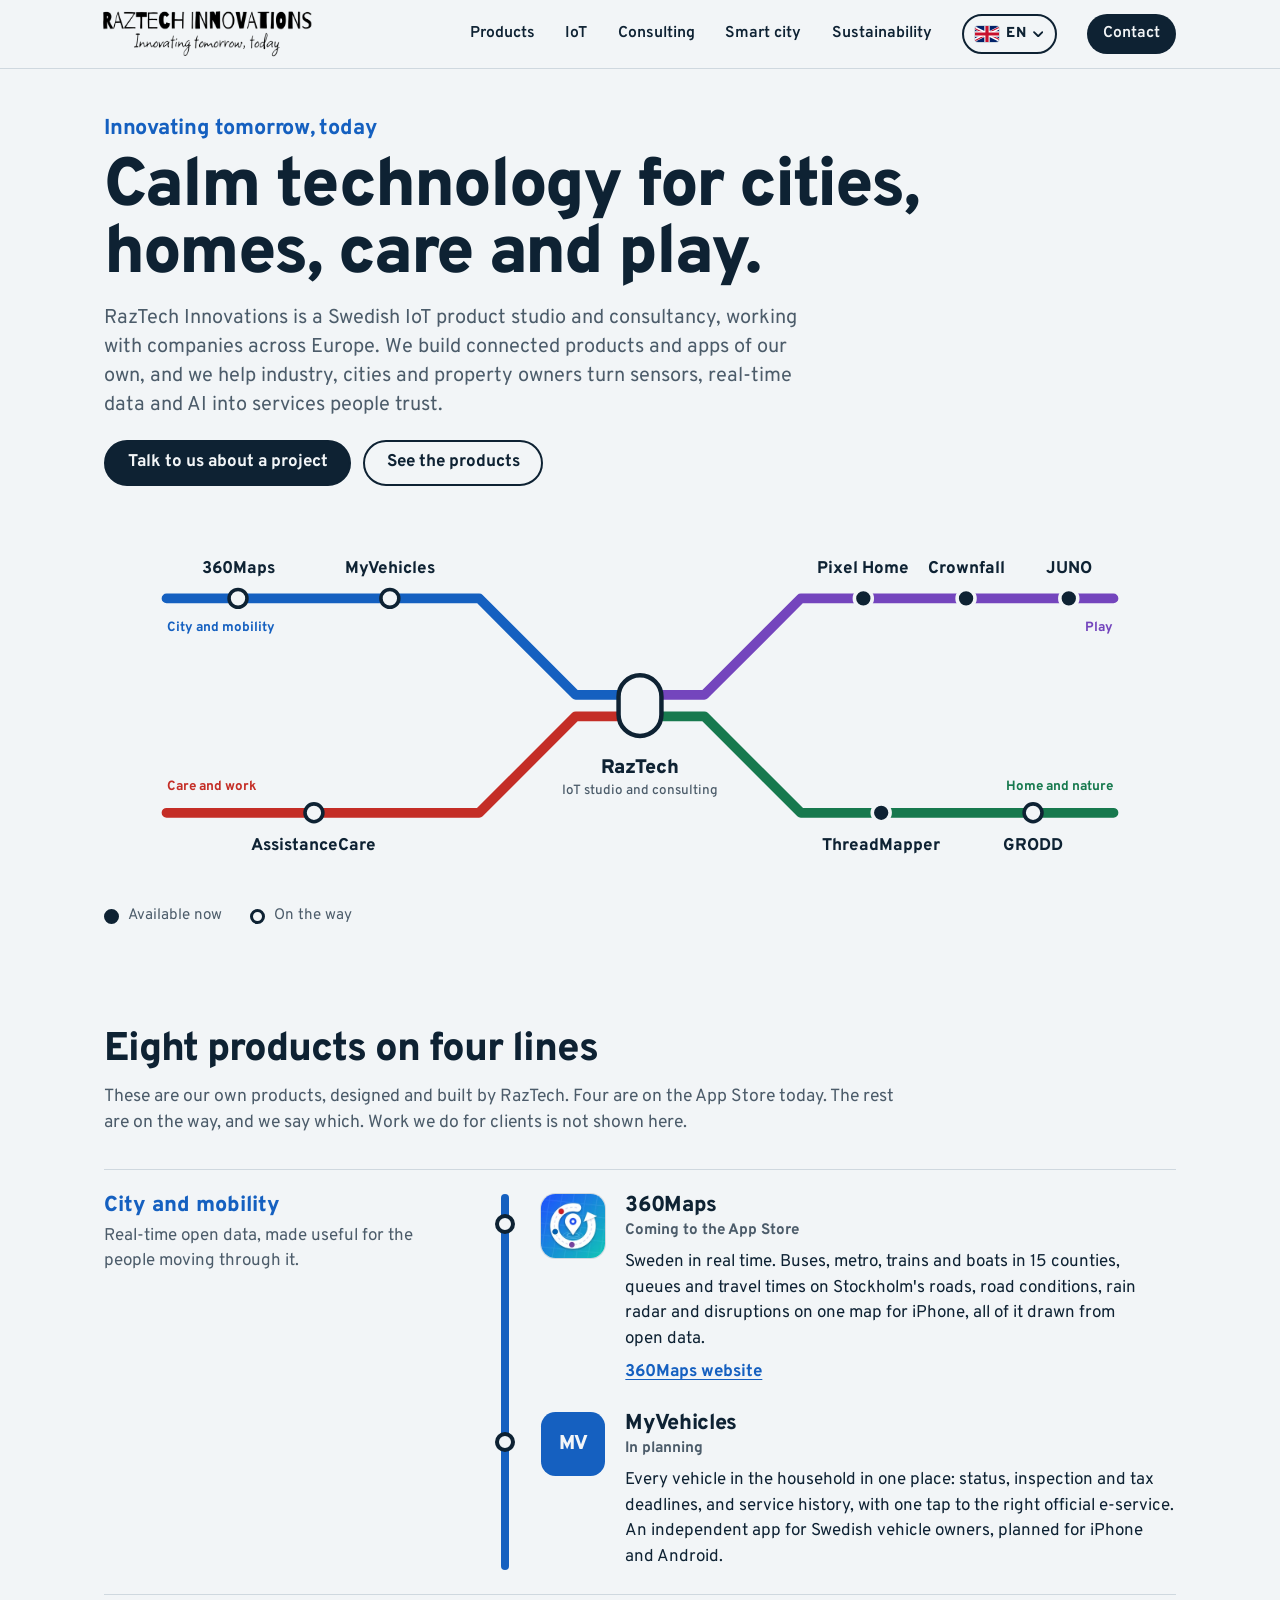
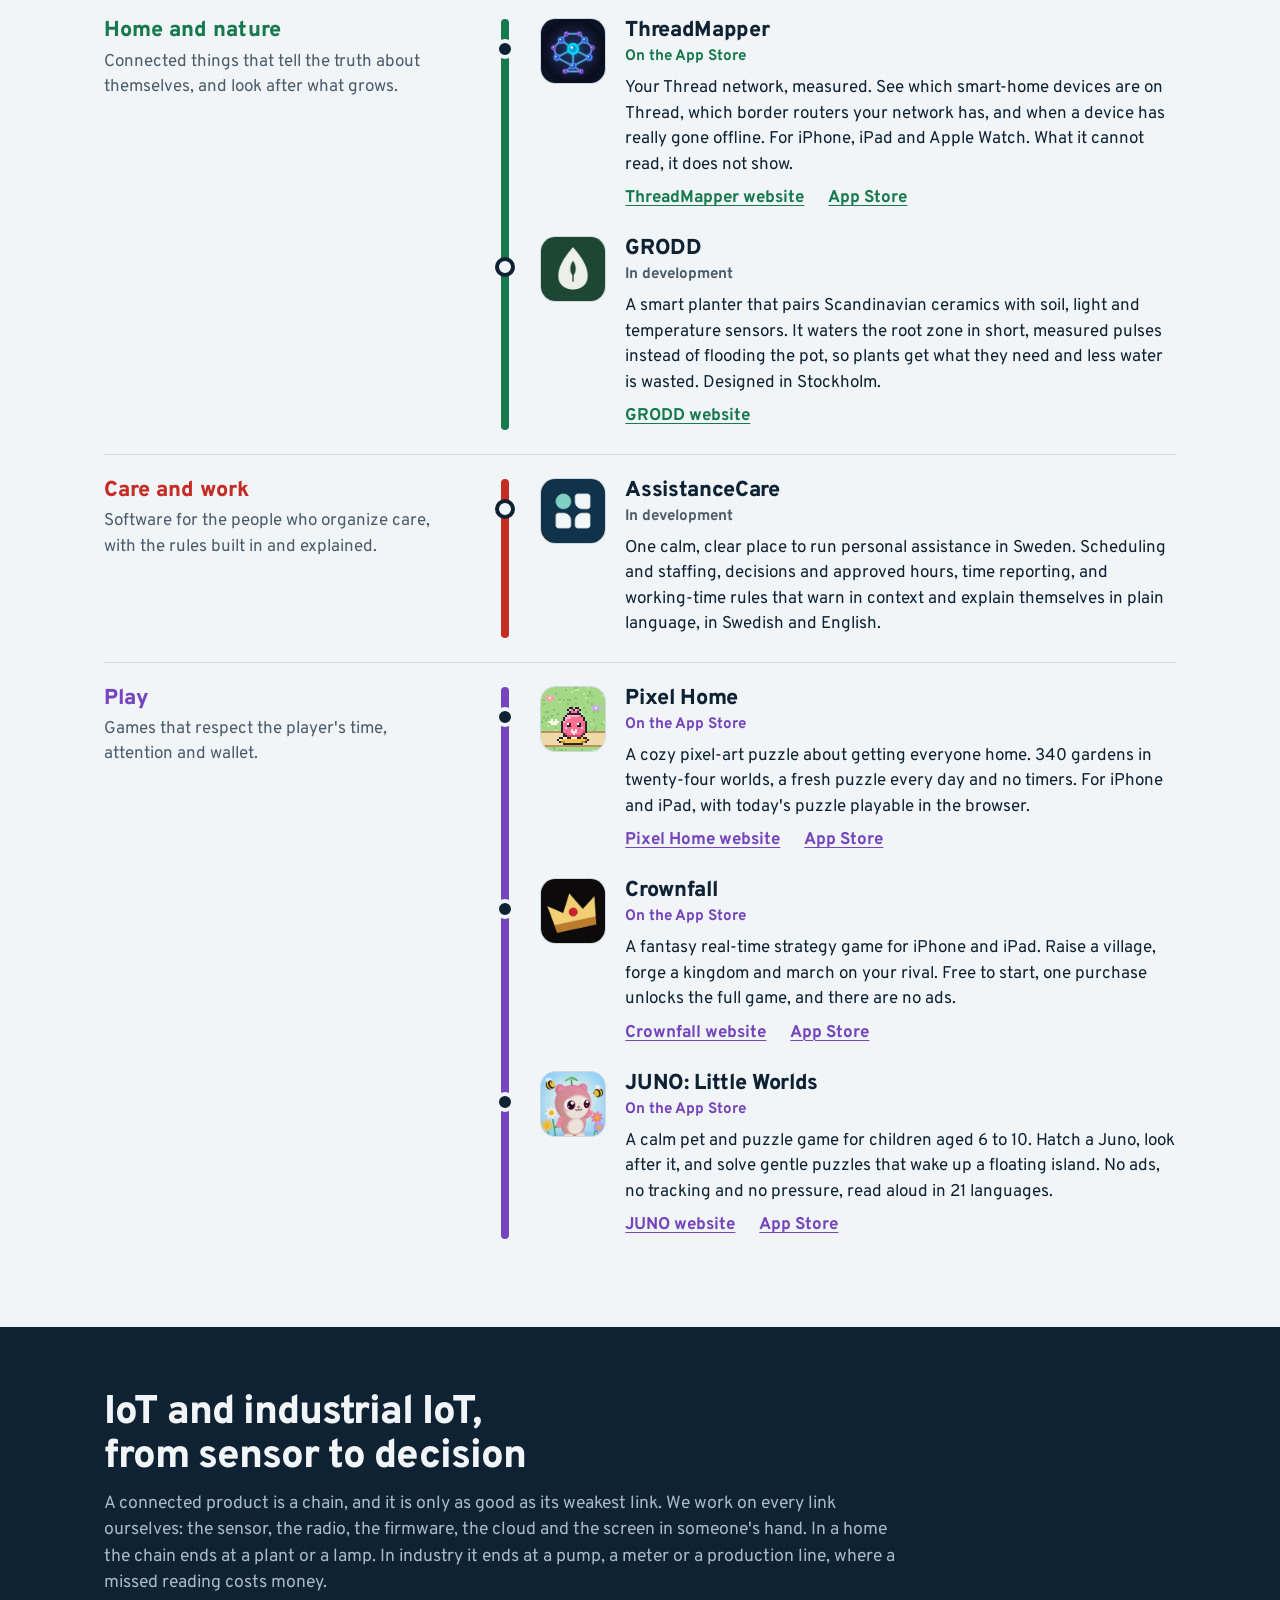
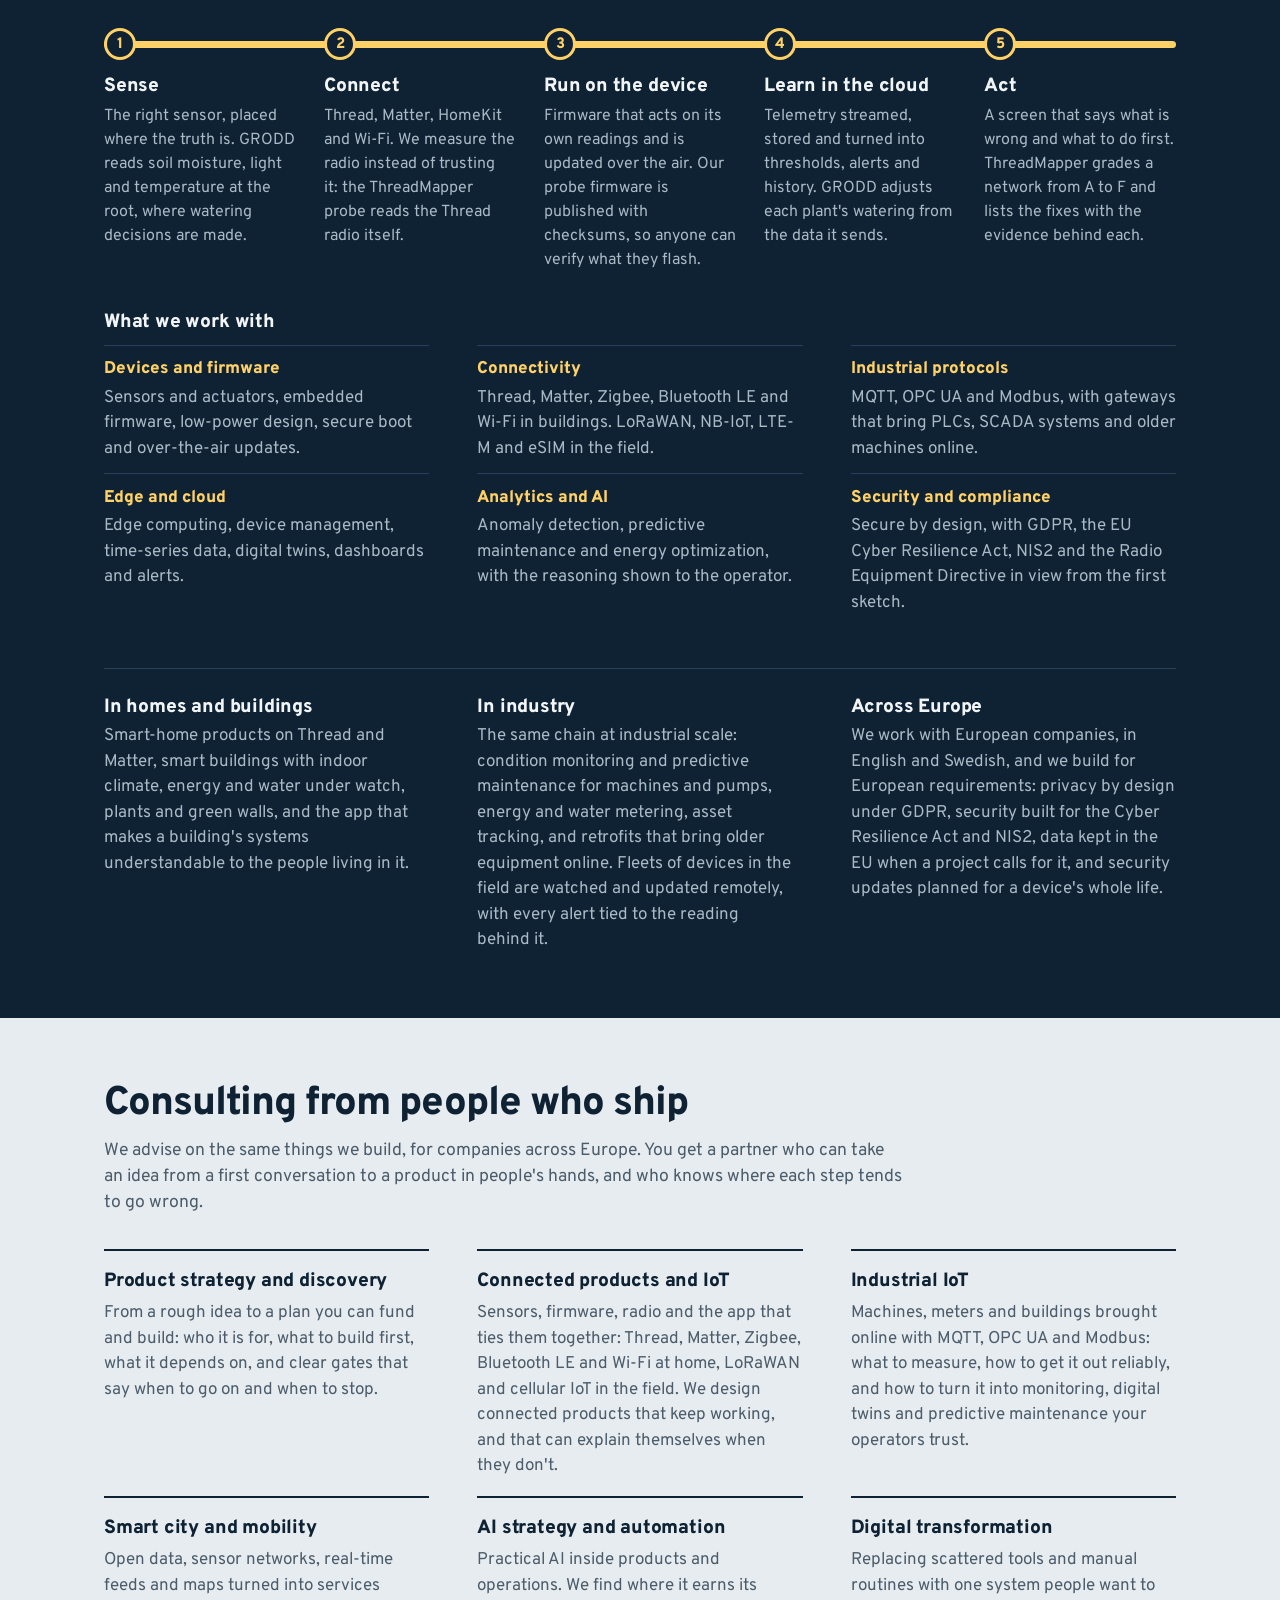
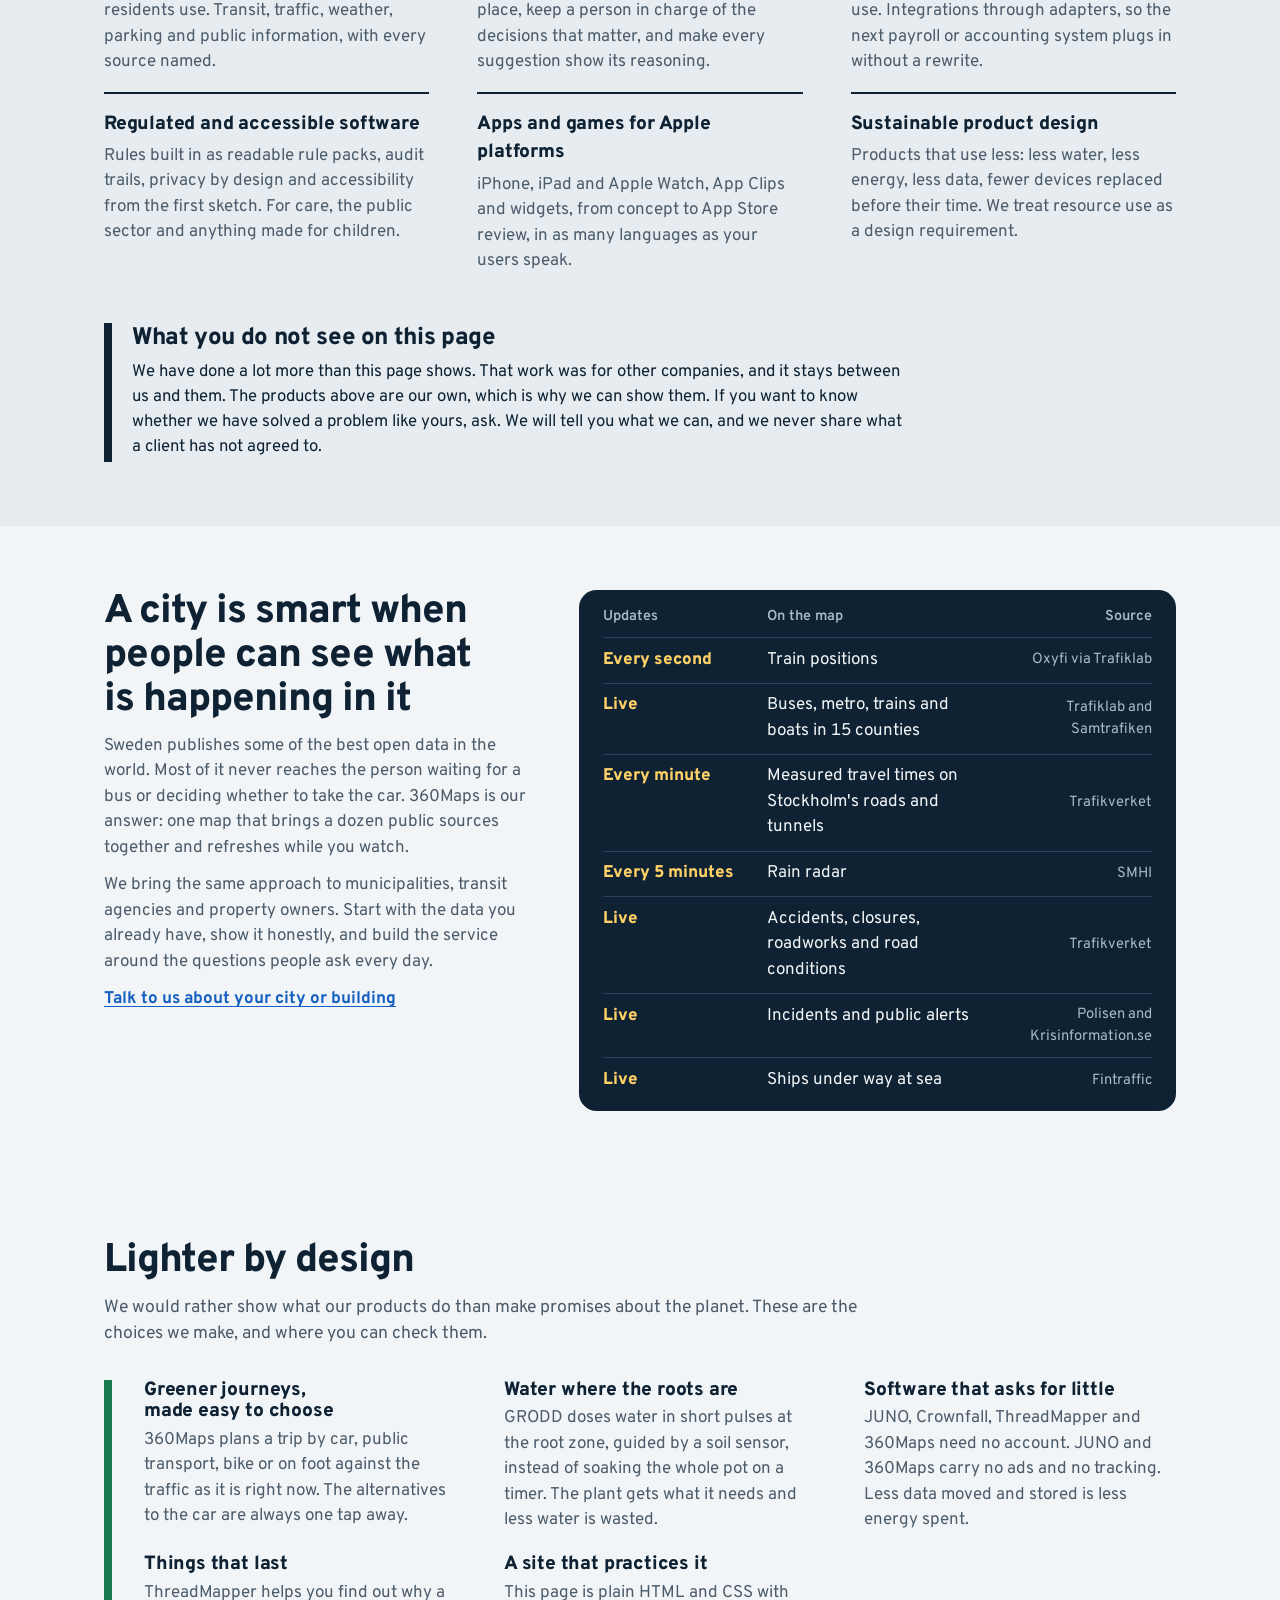
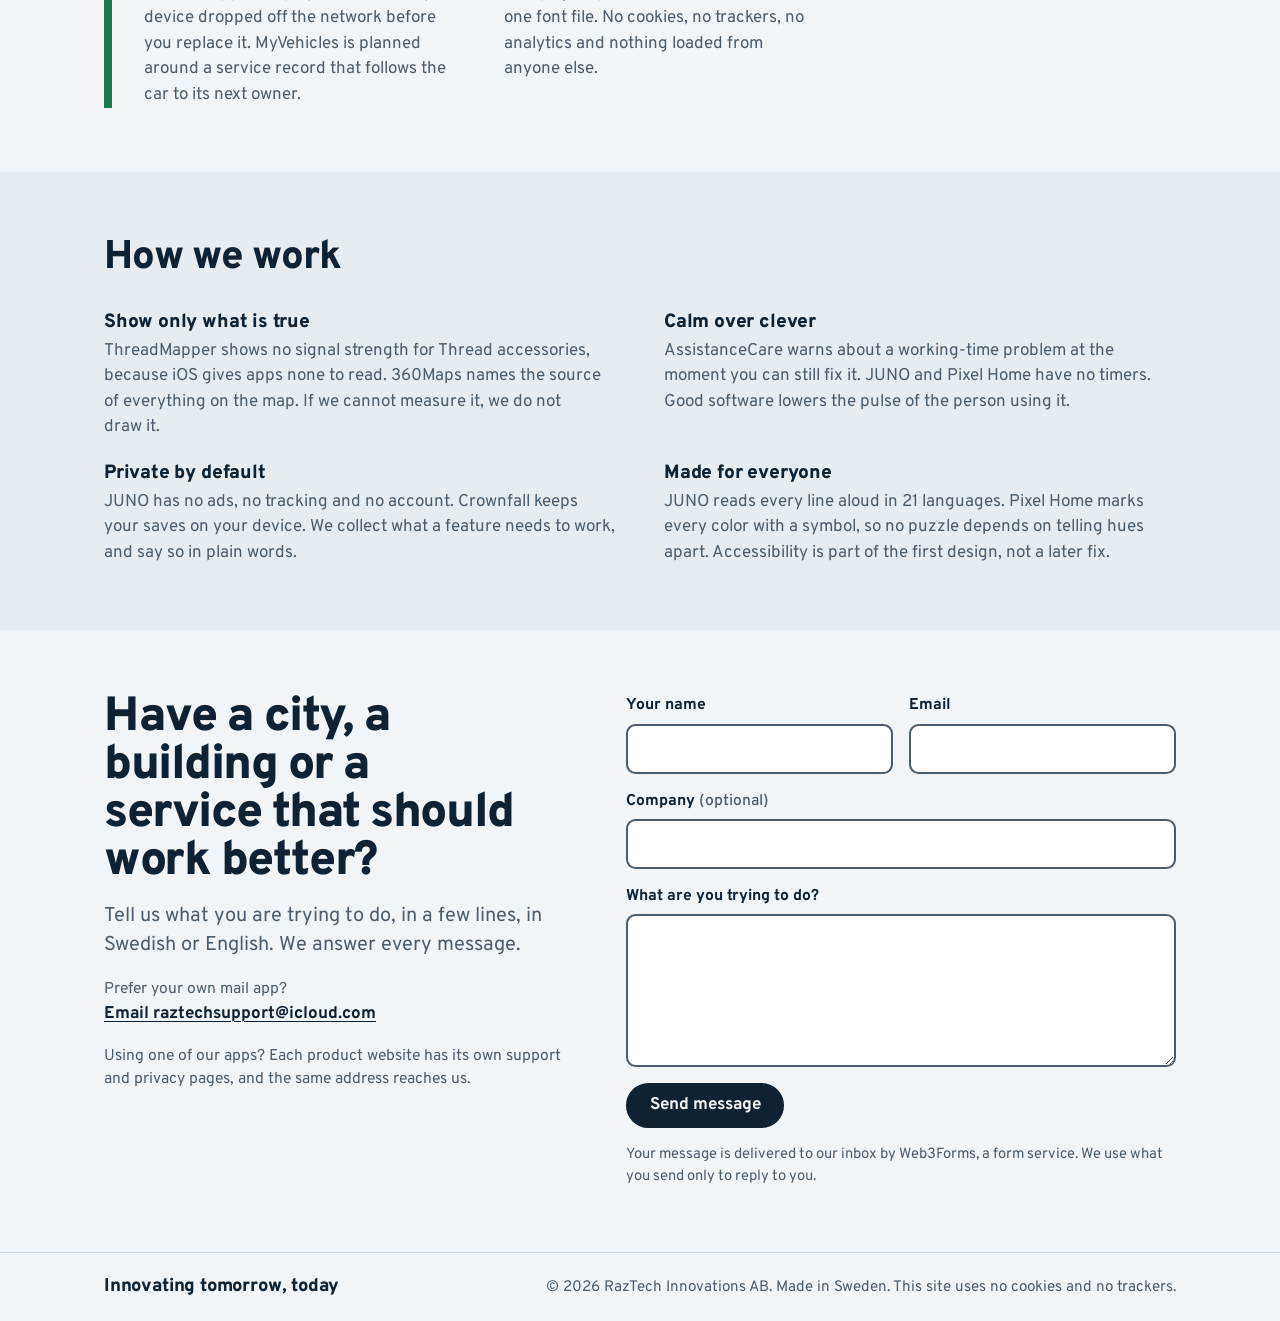
==== commit c319e547: "Add a contact form (not yet published) A form in the contact section posts to Web3Forms, which deliv" ====
--- a/index.html
+++ b/index.html
@@ -536,13 +536,46 @@
     </section>
 
     <section class="section contact" id="contact" aria-labelledby="contact-title">
-      <div class="wrap">
-        <h2 id="contact-title">Have a city, a building or a service that should work better?</h2>
-        <p class="lead">Tell us what you are trying to do, in a few lines, in Swedish or English. We answer every message.</p>
-        <p class="actions">
-          <a class="button" href="mailto:raztechsupport@icloud.com?subject=Project%20inquiry">Email raztechsupport@icloud.com</a>
-        </p>
-        <p class="contact__note">Using one of our apps? Each product website has its own support and privacy pages, and the same address reaches us.</p>
+      <div class="wrap contact__layout">
+        <div class="contact__intro">
+          <h2 id="contact-title">Have a city, a building or a service that should work better?</h2>
+          <p class="lead">Tell us what you are trying to do, in a few lines, in Swedish or English. We answer every message.</p>
+          <p class="contact__note">Prefer your own mail app?</p>
+          <p><a class="text-link" href="mailto:raztechsupport@icloud.com?subject=Project%20inquiry">Email raztechsupport@icloud.com</a></p>
+          <p class="contact__note">Using one of our apps? Each product website has its own support and privacy pages, and the same address reaches us.</p>
+        </div>
+
+        <!-- The form posts to Web3Forms, which delivers the message by email and sends the visitor
+             to the thank-you page. No script is involved. The access key is public by design:
+             it only says which inbox receives the message. -->
+        <form class="form" action="https://api.web3forms.com/submit" method="POST" aria-labelledby="contact-title">
+          <input type="hidden" name="access_key" value="WEB3FORMS_ACCESS_KEY">
+          <input type="hidden" name="subject" value="New message from the RazTech website">
+          <input type="hidden" name="from_name" value="RazTech website">
+          <input type="hidden" name="redirect" value="https://raztech.duckdns.org/thanks/">
+          <input class="form__trap" type="checkbox" name="botcheck" tabindex="-1" autocomplete="off" aria-hidden="true">
+
+          <div class="form__pair">
+            <div class="field">
+              <label for="contact-name">Your name</label>
+              <input id="contact-name" name="name" type="text" autocomplete="name" required>
+            </div>
+            <div class="field">
+              <label for="contact-email">Email</label>
+              <input id="contact-email" name="email" type="email" autocomplete="email" required>
+            </div>
+          </div>
+          <div class="field">
+            <label for="contact-company">Company <span class="field__optional">(optional)</span></label>
+            <input id="contact-company" name="company" type="text" autocomplete="organization">
+          </div>
+          <div class="field">
+            <label for="contact-message">What are you trying to do?</label>
+            <textarea id="contact-message" name="message" rows="5" required></textarea>
+          </div>
+          <button class="button" type="submit">Send message</button>
+          <p class="form__privacy">Your message is delivered to our inbox by Web3Forms, a form service. We use what you send only to reply to you.</p>
+        </form>
       </div>
     </section>
   </main>
--- a/styles.css
+++ b/styles.css
@@ -1169,8 +1169,14 @@
 
 /* ---------- Contact and footer ---------- */
 
+.contact__layout {
+  display: grid;
+  gap: 2rem 4rem;
+  align-items: start;
+}
+
 .contact h2 {
-  max-width: 24ch;
+  max-width: 20ch;
   font-size: clamp(1.9rem, 4vw, 3rem);
   font-weight: 850;
   line-height: 1;
@@ -1181,6 +1187,92 @@
   max-width: 40rem;
   margin-top: 1.1rem;
   font-size: 0.98rem;
+  color: var(--muted);
+}
+
+.contact__intro .text-link {
+  color: var(--ink);
+}
+
+@media (min-width: 60rem) {
+  .contact__layout {
+    grid-template-columns: minmax(0, 5fr) minmax(0, 6fr);
+  }
+}
+
+/* The contact form: plain fields, native validation, no script */
+.form {
+  display: grid;
+  gap: 1rem;
+}
+
+.form__pair {
+  display: grid;
+  gap: 1rem;
+}
+
+@media (min-width: 36rem) {
+  .form__pair {
+    grid-template-columns: repeat(2, minmax(0, 1fr));
+  }
+}
+
+.field {
+  display: grid;
+  gap: 0.35rem;
+}
+
+.field label {
+  font-size: 0.98rem;
+  font-weight: 700;
+}
+
+.field__optional {
+  font-weight: 500;
+  color: var(--muted);
+}
+
+.field input,
+.field textarea {
+  width: 100%;
+  padding: 0.65rem 0.8rem;
+  border: 2px solid var(--muted);
+  border-radius: 0.6rem;
+  background: var(--surface);
+  color: var(--ink);
+  font: inherit;
+}
+
+.field textarea {
+  min-height: 8rem;
+  resize: vertical;
+}
+
+.field input:focus-visible,
+.field textarea:focus-visible {
+  border-color: var(--city);
+  outline-offset: 1px;
+}
+
+/* A field only automated senders fill in */
+.form__trap {
+  position: absolute;
+  width: 1px;
+  height: 1px;
+  overflow: hidden;
+  clip-path: inset(50%);
+}
+
+.form .button {
+  justify-self: start;
+  font: inherit;
+  font-weight: 700;
+  cursor: pointer;
+}
+
+.form__privacy {
+  max-width: 34rem;
+  font-size: 0.92rem;
   color: var(--muted);
 }
 
